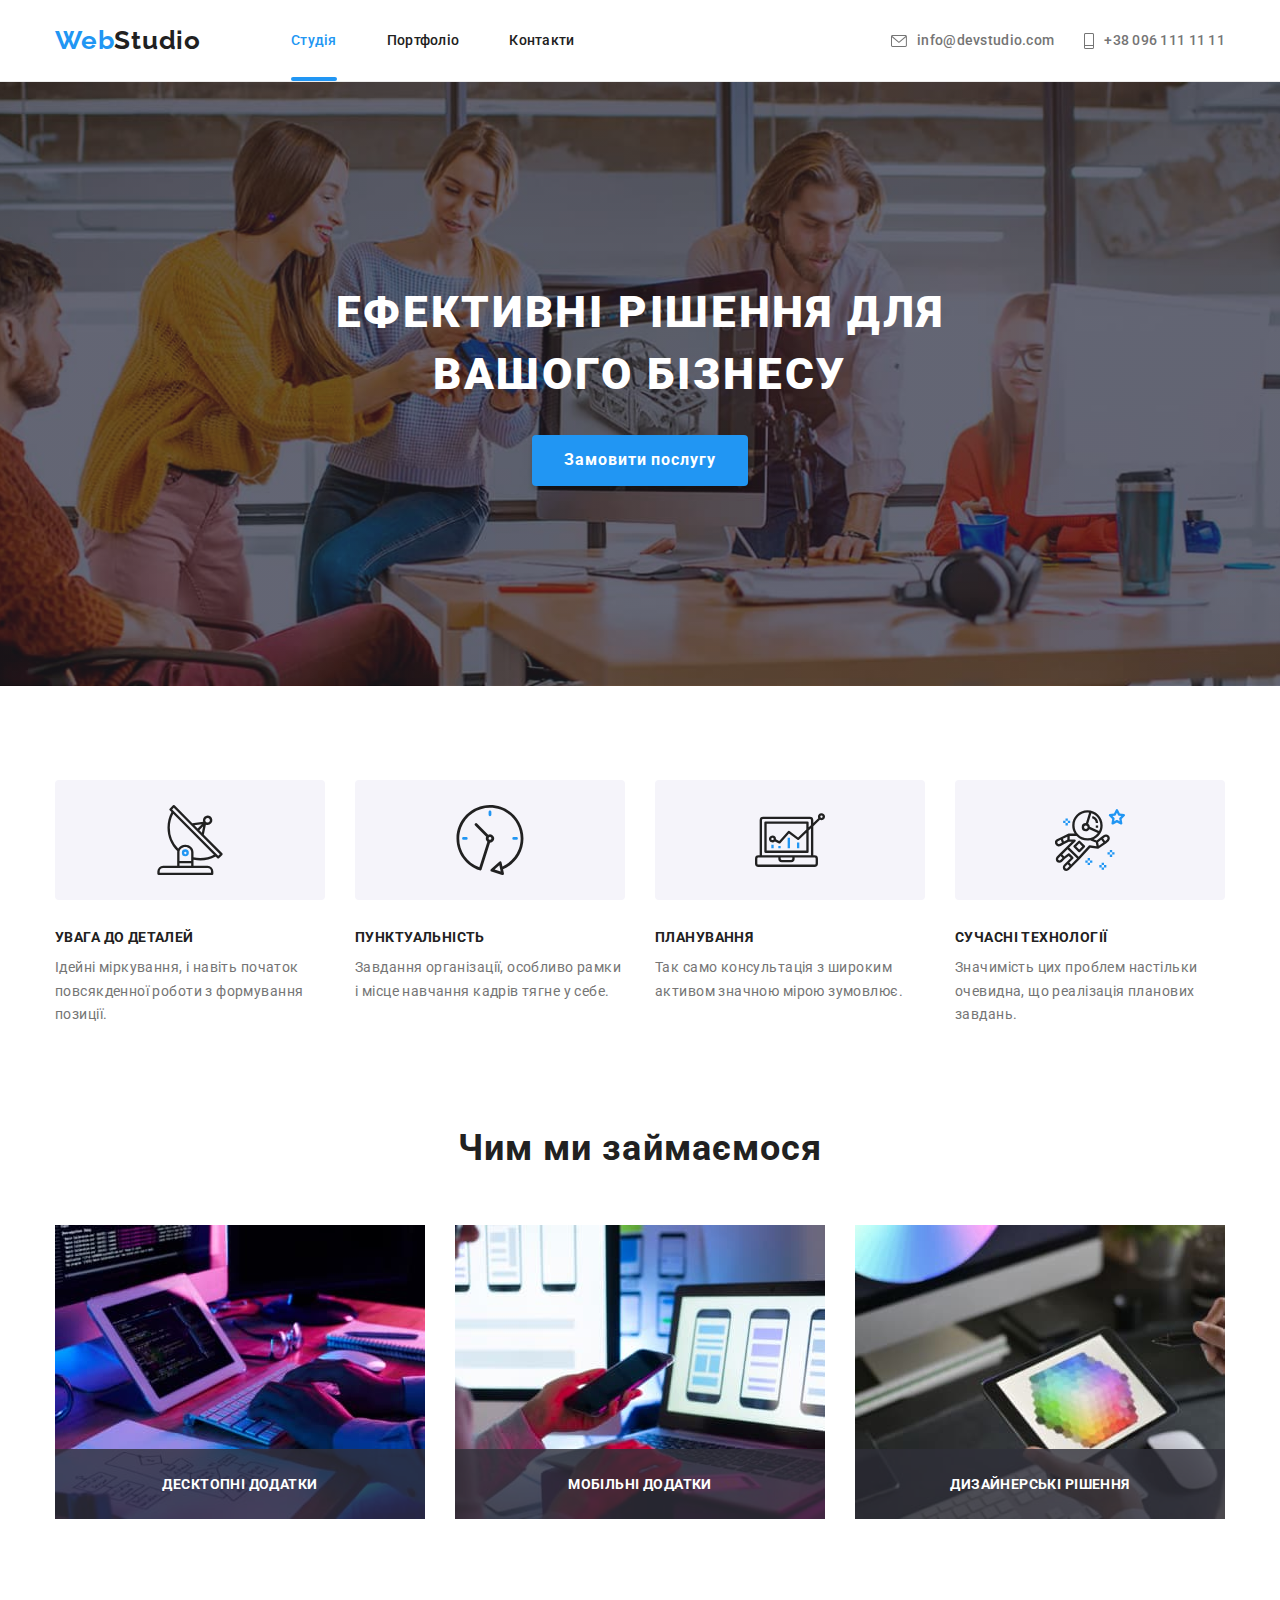
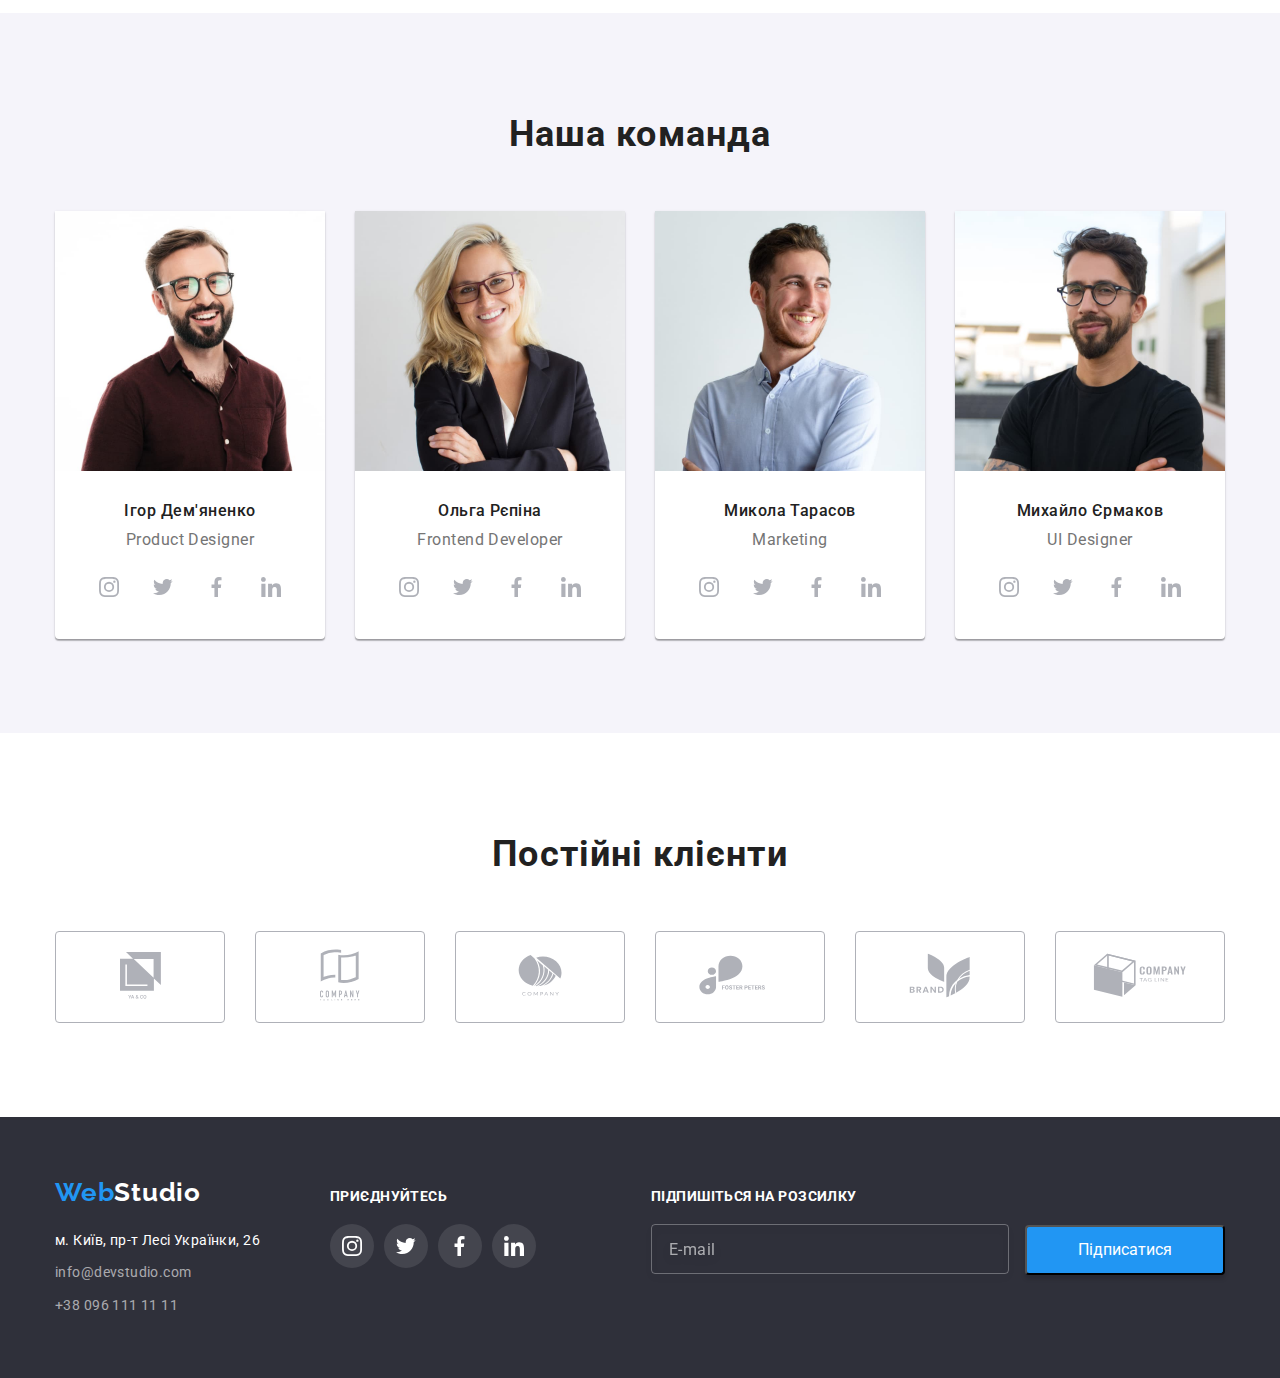
==== index.html @ adf8b212 "Copied repository and added forms" ====
<!DOCTYPE html>
<html lang="uk">
  <head>
    <meta charset="UTF-8" />
    <meta http-equiv="X-UA-Compatible" content="IE=edge" />
    <meta name="viewport" content="width=device-width, initial-scale=1.0" />
    <title>Document</title>
    <link
      href="https://fonts.googleapis.com/css2?family=Raleway:wght@700&family=Roboto:wght@400;500;700;900&display=swap"
      rel="stylesheet"
    />
    <link
      rel="stylesheet"
      href="https://cdnjs.cloudflare.com/ajax/libs/modern-normalize/1.1.0/modern-normalize.min.css"
    />
    <link rel="stylesheet" href="./css/slyles.css" />
  </head>
  <body>
    <!--Верхня лінія-->
    <header class="page-header">
      <div class="container header-container">
        <nav class="main-nav">
          <a href="./index.html" class="logo link"> <span class="logo-word">Web</span>Studio</a>
          <ul class="site-nav list">
            <li class="item"><a href="./index.html" class="link current">Студія</a></li>
            <li class="item"><a href="./portfolio.html" class="link">Портфоліо</a></li>
            <li class="item"><a href="" class="link">Контакти</a></li>
          </ul>
        </nav>
        <ul class="contacts list">
          <li class="item">
            <a href="mailto:info@devstudio.com" class="contacts-link link">
              <svg class="icon-contact" width="16" height="12">
                <use href="./images/icons.svg#icon-mail"></use>
              </svg>
              info@devstudio.com</a
            >
          </li>
          <li class="item">
            <a href="tel:+380961111111" class="contacts-link link">
              <svg class="icon-contact" width="10" height="16">
                <use href="./images/icons.svg#icon-phone"></use>
              </svg>
              +38 096 111 11 11
            </a>
          </li>
        </ul>
      </div>
    </header>

    <main>
      <!--Шапка-->
      <section class="section hero">
        <div class="container">
          <h1 class="title">Ефективні рішення для вашого бізнесу</h1>
          <button type="button" class="btn-hero" data-modal-open>Замовити послугу</button>
        </div>
      </section>
      <!--Особливості-->
      <section class="section feature-list">
        <div class="container">
          <h2 class="visually-hidden">Перелік особливостей компанії</h2>
          <ul class="feature list">
            <li class="item">
              <div class="icon-item">
                <svg class="icon" width="70" height="70">
                  <use href="./images/icons.svg#icon-antena"></use>
                </svg>
              </div>
              <h3 class="title">УВАГА ДО ДЕТАЛЕЙ</h3>
              <p class="description text">
                Ідейні міркування, і навіть початок повсякденної роботи з формування позиції.
              </p>
            </li>
            <li class="item">
              <div class="icon-item">
                <svg class="icon" width="70" height="70">
                  <use href="./images/icons.svg#icon-clock"></use>
                </svg>
              </div>
              <h3 class="title">ПУНКТУАЛЬНІСТЬ</h3>
              <p class="description text">
                Завдання організації, особливо рамки і місце навчання кадрів тягне у себе.
              </p>
            </li>
            <li class="item">
              <div class="icon-item">
                <svg class="icon" width="70" height="70">
                  <use href="./images/icons.svg#icon-diagram"></use>
                </svg>
              </div>
              <h3 class="title">ПЛАНУВАННЯ</h3>
              <p class="description text">
                Так само консультація з широким активом значною мірою зумовлює.
              </p>
            </li>
            <li class="item">
              <div class="icon-item">
                <svg class="icon" width="70" height="70">
                  <use href="./images/icons.svg#icon-astronaut"></use>
                </svg>
              </div>
              <h3 class="title">СУЧАСНІ ТЕХНОЛОГІЇ</h3>
              <p class="description text">
                Значимість цих проблем настільки очевидна, що реалізація планових завдань.
              </p>
            </li>
          </ul>
        </div>
      </section>
      <!--Діяльність-->
      <section class="section work">
        <div class="container">
          <h2 class="title work-team">Чим ми займаємося</h2>
          <ul class="list activity">
            <li class="item work-activity">
              <img
                class="picture"
                src="./images/box1.jpg"
                alt="Процес діяльності"
                width="370"
                height="294"
              />
              <div class="adds">
                <h3 class="title">Десктопні додатки</h3>
              </div>
            </li>
            <li class="item work-activity">
              <img
                class="picture"
                src="./images/box2.jpg"
                alt="Процес діяльності"
                width="370"
                height="294"
              />
              <div class="adds">
                <h3 class="title">Мобільні додатки</h3>
              </div>
            </li>
            <li class="item work-activity">
              <img
                class="picture"
                src="./images/box3.jpg"
                alt="Процес діяльності"
                width="370"
                height="294"
              />
              <div class="adds">
                <h3 class="title">Дизайнерські рішення</h3>
              </div>
            </li>
          </ul>
        </div>
      </section>
      <!--Команда-->
      <section class="section work-team-list">
        <div class="container">
          <h2 class="title work-team">Наша команда</h2>
          <ul class="team list">
            <li class="item">
              <img
                class="picture"
                src="./images/team_card.jpg"
                alt="Фотографія працівника"
                width="270"
                height="260"
              />
              <div class="person">
                <h3 class="title">Ігор Дем'яненко</h3>
                <p class="description profession">Product Designer</p>
                <ul class="list social-list">
                  <li class="social-item">
                    <a class="social-link" href="#">
                      <svg class="social-icon" width="20" height="20">
                        <use href="./images/icons.svg#icon-instagram"></use>
                      </svg>
                    </a>
                  </li>
                  <li class="social-item">
                    <a class="social-link" href="#">
                      <svg class="social-icon" width="20" height="20">
                        <use href="./images/icons.svg#icon-twitter"></use>
                      </svg>
                    </a>
                  </li>
                  <li class="social-item">
                    <a class="social-link" href="#">
                      <svg class="social-icon" width="20" height="20">
                        <use href="./images/icons.svg#icon-facebook"></use>
                      </svg>
                    </a>
                  </li>
                  <li class="social-item">
                    <a class="social-link" href="#">
                      <svg class="social-icon" width="20" height="20">
                        <use href="./images/icons.svg#icon-linkedin"></use>
                      </svg>
                    </a>
                  </li>
                </ul>
              </div>
            </li>
            <li class="item">
              <img
                class="picture"
                src="./images/team_card_1.jpg"
                alt="Фотографія працівника"
                width="270"
                height="260"
              />
              <div class="person">
                <h3 class="title second">Ольга Рєпіна</h3>
                <p class="description profession">Frontend Developer</p>
                <ul class="list social-list">
                  <li class="social-item">
                    <a class="social-link" href="#">
                      <svg class="social-icon" width="20" height="20">
                        <use href="./images/icons.svg#icon-instagram"></use>
                      </svg>
                    </a>
                  </li>
                  <li class="social-item">
                    <a class="social-link" href="#">
                      <svg class="social-icon" width="20" height="20">
                        <use href="./images/icons.svg#icon-twitter"></use>
                      </svg>
                    </a>
                  </li>
                  <li class="social-item">
                    <a class="social-link" href="#">
                      <svg class="social-icon" width="20" height="20">
                        <use href="./images/icons.svg#icon-facebook"></use>
                      </svg>
                    </a>
                  </li>
                  <li class="social-item">
                    <a class="social-link" href="#">
                      <svg class="social-icon" width="20" height="20">
                        <use href="./images/icons.svg#icon-linkedin"></use>
                      </svg>
                    </a>
                  </li>
                </ul>
              </div>
            </li>
            <li class="item">
              <img
                class="picture"
                src="./images/team_card_2.jpg"
                alt="Фотографія працівника"
                width="270"
                height="260"
              />
              <div class="person">
                <h3 class="title">Микола Тарасов</h3>
                <p class="description profession">Marketing</p>
                <ul class="list social-list">
                  <li class="social-item">
                    <a class="social-link" href="#">
                      <svg class="social-icon" width="20" height="20">
                        <use href="./images/icons.svg#icon-instagram"></use>
                      </svg>
                    </a>
                  </li>
                  <li class="social-item">
                    <a class="social-link" href="#">
                      <svg class="social-icon" width="20" height="20">
                        <use href="./images/icons.svg#icon-twitter"></use>
                      </svg>
                    </a>
                  </li>
                  <li class="social-item">
                    <a class="social-link" href="#">
                      <svg class="social-icon" width="20" height="20">
                        <use href="./images/icons.svg#icon-facebook"></use>
                      </svg>
                    </a>
                  </li>
                  <li class="social-item">
                    <a class="social-link" href="#">
                      <svg class="social-icon" width="20" height="20">
                        <use href="./images/icons.svg#icon-linkedin"></use>
                      </svg>
                    </a>
                  </li>
                </ul>
              </div>
            </li>
            <li class="item">
              <img
                class="picture"
                src="./images/team_card_3.jpg"
                alt="Фотографія працівника"
                width="270"
                height="260"
              />
              <div class="person">
                <h3 class="title">Михайло Єрмаков</h3>
                <p class="description profession">UI Designer</p>
                <ul class="list social-list">
                  <li class="social-item">
                    <a class="social-link" href="#">
                      <svg class="social-icon" width="20" height="20">
                        <use href="./images/icons.svg#icon-instagram"></use>
                      </svg>
                    </a>
                  </li>
                  <li class="social-item">
                    <a class="social-link" href="#">
                      <svg class="social-icon" width="20" height="20">
                        <use href="./images/icons.svg#icon-twitter"></use>
                      </svg>
                    </a>
                  </li>
                  <li class="social-item">
                    <a class="social-link" href="#">
                      <svg class="social-icon" width="20" height="20">
                        <use href="./images/icons.svg#icon-facebook"></use>
                      </svg>
                    </a>
                  </li>
                  <li class="social-item">
                    <a class="social-link" href="#">
                      <svg class="social-icon" width="20" height="20">
                        <use href="./images/icons.svg#icon-linkedin"></use>
                      </svg>
                    </a>
                  </li>
                </ul>
              </div>
            </li>
          </ul>
        </div>
      </section>
      <!-- Постійні клієнти -->
      <section class="section clients">
        <div class="container">
          <h1 class="title clients-title">Постійні клієнти</h1>
          <ul class="list clients-list">
            <li class="clients-item">
              <a class="client-link" href="#">
                <svg class="client-icon" width="41" height="47">
                  <use href="./images/icons.svg#icon-client-1"></use>
                </svg>
              </a>
            </li>
            <li class="clients-item">
              <a class="client-link" href="#">
                <svg class="client-icon" width="40" height="52">
                  <use href="./images/icons.svg#icon-client-2"></use>
                </svg>
              </a>
            </li>
            <li class="clients-item">
              <a class="client-link" href="#">
                <svg class="client-icon" width="44" height="42">
                  <use href="./images/icons.svg#icon-client-3"></use>
                </svg>
              </a>
            </li>
            <li class="clients-item">
              <a class="client-link" href="#">
                <svg class="client-icon" width="84" height="40">
                  <use href="./images/icons.svg#icon-Client-4"></use>
                </svg>
              </a>
            </li>
            <li class="clients-item">
              <a class="client-link" href="#">
                <svg class="client-icon" width="62" height="45">
                  <use href="./images/icons.svg#icon-Client-5"></use>
                </svg>
              </a>
            </li>
            <li class="clients-item">
              <a class="client-link" href="#">
                <svg class="client-icon" width="94" height="44">
                  <use href="./images/icons.svg#icon-Client-6"></use>
                </svg>
              </a>
            </li>
          </ul>
        </div>
      </section>
    </main>

    <footer class="footer-page">
      <!--Підвал-->
      <div class="container footer-link">
        <div>
          <a href="./index.html" class="logo-footer link">
            <span class="logo-word">Web</span>Studio</a
          >
          <address class="address">
            <ul class="list address-list">
              <li class="item">
                <a
                  href="https://goo.gl/maps/ZCksTwwwfhYWxnmJ6"
                  class="street link"
                  target="_blank"
                  rel="noopener noreferrer"
                  >м. Київ, пр-т Лесі Українки, 26</a
                >
              </li>
              <li class="item">
                <a href="mailto:info@devstudio.com" class="mail link">info@devstudio.com</a>
              </li>
              <li class="item">
                <a href="tel:+380961111111" class="phone link">+38 096 111 11 11</a>
              </li>
            </ul>
          </address>
        </div>
        <div class="social">
          <h2 class="title">Приєднуйтесь</h2>
          <ul class="list social-list-footer">
            <li class="social-item">
              <a class="social-link footer" href="#">
                <svg class="footer-icon" width="20" height="20">
                  <use href="./images/icons.svg#icon-instagram"></use>
                </svg>
              </a>
            </li>
            <li class="social-item">
              <a class="social-link footer" href="#">
                <svg class="footer-icon" width="20" height="20">
                  <use href="./images/icons.svg#icon-twitter"></use>
                </svg>
              </a>
            </li>
            <li class="social-item">
              <a class="social-link footer" href="#">
                <svg class="footer-icon" width="20" height="20">
                  <use href="./images/icons.svg#icon-facebook"></use>
                </svg>
              </a>
            </li>
            <li class="social-item">
              <a class="social-link footer" href="#">
                <svg class="footer-icon" width="20" height="20">
                  <use href="./images/icons.svg#icon-linkedin"></use>
                </svg>
              </a>
            </li>
          </ul>
        </div>
        <form class="mailing-form" name="mailing-form">
          <div>
            <h2 class="title">Підпишіться на розсилку</h2>
            <input type="text" class="mailing-field" name="mailing-form" placeholder="E-mail" />
            <button class="mailing-btn">Підписатися</button>
          </div>
        </form>
      </div>
    </footer>

    <!--Backdrop+Modal -->
    <div class="backdrop is-hidden" data-modal>
      <div class="modal">
        <button class="modal-btn" data-modal-close>
          <svg width="11" height="11">
            <use href="./images/icon-close.svg#icon-Vector-1"></use>
          </svg>
        </button>

        <form class="registration-form" name="registration-form">
          <strong class="form-title">Залиште свої дані, ми вам передзвонимо</strong>
          <div class="form-group" role="group">
            <label class="form-field" name="user-name">
              <span class="form-label">Ім`я</span>
              <input class="input-form" type="text" name="user-name" />
              <svg class="form-icon">
                <use href="" width="18" height="18"></use>
              </svg>
            </label>
            <label class="form-field" name="user-phone">
              <span class="form-label">Телефон</span>
              <input class="input-form" type="text" name="user-phone" />
              <svg class="form-icon">
                <use href="" width="18" height="18"></use>
              </svg>
            </label>
            <label class="form-field" name="user-mail">
              <span class="form-label">Пошта</span>
              <input class="input-form" type="text" name="user-mail" />
              <svg class="form-icon">
                <use href="" width="18" height="18"></use>
              </svg>
            </label>
            <label>
              <span class="form-label">Коментар</span>
              <textarea
                name="user-comment"
                cols="30"
                rows="5"
                placeholder="Введіть текст"
              ></textarea>
            </label>
            <label class="form-agreement" name="user-agreement">
              <input class="form-checkbox" type="checkbox" name="user-agreement" />
              <svg class="form-agreement-icon">
                <use href="" width="16" height="15"></use>
                <use href="" width="16" height="15"></use>
              </svg>
              <span class="form-agreement-text"
                >Погоджуюся з розсилкою та приймаю
                <a class="form-agreement-link" href="">Умови договору</a></span
              >
            </label>
          </div>
          <button class="form-btn" type="submit">Відправити</button>
        </form>
      </div>
    </div>
    <script src="./js/modals.js"></script>
  </body>
</html>
---- css/slyles.css ----
/*колір основного тексту #212121*/
/*вторинний колір #757575*/
/*білий #FFFFFF*/
/*акцент #2196F3*/
/*вторинний колір фону #F5F4FA,#2F303A, 
#EEEEEE*/

:root {
  --primary-text-color: #757575;
  --title-text-color: #212121;
  --accent-color: #2196f3;
  --primary-white-color: #ffffff;
  --primary-bg-color: #2f303a;
  --section-bg-color: #f5f4fa;
  --section-bg2-color: #eeeeee;
  --footer-title-color: #ffffff99;
  --icon-color: #afb1b8;
  --bg-color-hero: #c4c4c4;
  --border-color: #ececec;
  --time: 250ms;
  --timing-function: cubic-bezier(0.4, 0, 0.2, 1);
}

body {
  background-color: var(--primary-white-color);
  color: var(--primary-text-color);
  font-family: Roboto, sans-serif;
}

.list {
  list-style: none;
  padding: 0;
  margin: 0;
}

.link {
  text-decoration: none;
}

.picture {
  display: block;
}

.title,
.description {
  margin: 0;
}

.section {
  padding: 94px 0;
}

.visually-hidden {
  position: absolute;
  width: 1px;
  height: 1px;
  margin: -1px;
  border: 0;
  padding: 0;

  white-space: nowrap;
  clip-path: inset(100%);
  clip: rect(0 0 0 0);
  overflow: hidden;
}

.container {
  width: 1200px;
  padding: 0 15px;
  margin: 0 auto;
  /* outline: 2px solid blue; */
}

/* Logo */

.header-container {
  display: flex;
  align-items: center;
}

.logo {
  color: var(--title-text-color);
  font-family: Raleway, sans-serif;
  font-weight: 700;
  font-size: 26px;
  line-height: 1.2;
  padding: 25px 0;
  letter-spacing: 0.03em;
}

.logo-word {
  color: var(--accent-color);
}

/* Site-nav */

.page-header {
  border-bottom: 1px solid var(--border-color);
}

.main-nav {
  display: flex;
  align-items: center;
}

.site-nav {
  display: flex;
  margin-left: 90px;
}

.site-nav .item + .item {
  margin-left: 50px;
}
.site-nav .link {
  position: relative;
  display: block;
  padding: 32px 0;
  color: var(--title-text-color);
  font-weight: 500;
  font-size: 14px;
  line-height: 1.14;
  letter-spacing: 0.02em;

  transition: color var(--time) var(--timing-function);
}

.site-nav .link::after {
  content: '';

  position: absolute;
  bottom: 0;
  left: 0;

  display: block;
  width: 100%;
  height: 4px;
  background-color: var(--accent-color);
  border-radius: 2px;
  opacity: 1;
}

.site-nav .link.current::after {
  opacity: 1;
}

.site-nav .link::after {
  opacity: 0;
  transition: opacity var(--time) var(--timing-function);
}

.site-nav .link:hover::after,
.site-nav .link:focus::after {
  opacity: 1;
}

.site-nav .link:hover,
.site-nav .link:focus {
  color: var(--accent-color);
}

.site-nav .link.current {
  color: var(--accent-color);
}

/* Contacts */

.contacts {
  display: flex;
  margin-left: auto;
  font-weight: 500;
  font-size: 14px;
  line-height: 1.14;
  letter-spacing: 0.02em;
}

.contacts .item + .item {
  margin-left: 30px;
}

.contacts-link {
  display: flex;
  justify-content: center;
  align-items: center;
  gap: 10px;
  padding: 32px 0;
  color: var(--primary-text-color);

  transition: color var(--time) var(--timing-function);
}

.icon-contact {
  fill: currentColor;
  transition: fill var(--time) var(--timing-function);
}

.contacts-link:hover,
.contacts-link:focus {
  color: var(--accent-color);
  fill: var(--accent-color);
}

/* Hero */

.hero {
  max-width: 1600px;
  margin-left: auto;
  margin-right: auto;
  text-align: center;
  background-color: var(--bg-color-hero);
  padding: 200px 0;
  background-image: linear-gradient(to right, rgba(47, 48, 58, 0.4), rgba(47, 48, 58, 0.4)),
    url(../images/hero.jpg);
  background-repeat: no-repeat;
  background-position: center;
  background-size: cover;
}

.hero .title {
  width: 696px;
  margin: auto;
  color: var(--primary-white-color);
  font-weight: 900;
  font-size: 44px;
  line-height: 1.4;
  letter-spacing: 0.06em;
  text-transform: uppercase;
}

.btn-hero {
  color: var(--primary-white-color);
  background-color: var(--accent-color);
  font-weight: 700;
  font-size: 16px;
  line-height: 1.9;
  border: none;
  letter-spacing: 0.06em;
  border-radius: 4px;
  padding: 10px 32px;
  margin-top: 30px;
  box-shadow: 0px 4px 4px rgba(0, 0, 0, 0.15);
  cursor: pointer;

  transition: background-color var(--time) var(--timing-function);
}

.btn-hero:hover,
.btn.hero:focus {
  background-color: #188ce8;
}

/* Feature */

.feature-list .title {
  margin-top: 0;
  margin-bottom: 10px;
  color: var(--title-text-color);
  font-weight: 700;
  font-size: 14px;
  line-height: 1.14;
  letter-spacing: 0.03em;
}

.feature-list .text {
  font-weight: 400;
  font-size: 14px;
  line-height: 1.7;
  letter-spacing: 0.03em;
}

.feature {
  display: flex;
  flex-wrap: wrap;
}

.feature .item {
  width: 270px;
}

.feature .item + .item {
  margin-left: 30px;
}

.icon-item {
  display: flex;
  justify-content: center;
  align-items: center;
  width: 270px;
  height: 120px;
  background-color: var(--section-bg-color);
  margin-bottom: 30px;
  border-radius: 4px;
}

/* Work */

.work-team,
.clients-title {
  margin-bottom: 50px;
  color: var(--title-text-color);
  font-weight: 700;
  font-size: 36px;
  line-height: 1.5;
  text-align: center;
  letter-spacing: 0.03em;
}

.work-activity {
  position: relative;
}

.adds {
  position: absolute;
  left: 0;
  bottom: 0;

  width: 370px;
  height: 70px;
  display: flex;
  justify-content: center;
  align-items: center;
  background-color: rgba(47, 48, 58, 0.8);
}

.adds .title {
  font-style: normal;
  font-weight: 700;
  font-size: 14px;
  line-height: 16px;
  text-align: center;
  letter-spacing: 0.03em;
  text-transform: uppercase;
  color: var(--primary-white-color);
}

.activity,
.team {
  display: flex;
}

.activity .item + .item,
.team .item + .item {
  margin-left: 30px;
}

.work {
  padding-top: 0;
}

.work .item + .item {
  margin-left: 30px;
}

/* Team */

.work-team-list {
  background-color: var(--section-bg-color);
}

.team .item {
  box-shadow: 0px 1px 3px rgba(0, 0, 0, 0.12), 0px 1px 1px rgba(0, 0, 0, 0.14),
    0px 2px 1px rgba(0, 0, 0, 0.2);
  border-radius: 0px 0px 4px 4px;
  background-color: var(--primary-white-color);
}

.team .title {
  margin-bottom: 10px;
  color: var(--title-text-color);
  font-weight: 500;
  font-size: 16px;
  line-height: 1.2;
  letter-spacing: 0.03em;
}

.person {
  text-align: center;
  padding: 30px 0;
}

.profession {
  font-weight: 400;
  font-size: 16px;
  line-height: 1.2;
  letter-spacing: 0.03em;
}

.social-list {
  display: flex;
  flex-wrap: wrap;
  align-items: center;
  justify-content: center;
  gap: 10px;
  margin-top: 16px;
}

.social-link {
  display: flex;
  align-items: center;
  justify-content: center;
  width: 100%;
  height: 100%;
  fill: var(--icon-color);
  border-radius: 50%;

  transition: background-color var(--time) var(--timing-function),
    fill var(--time) var(--timing-function);
}

.social-item {
  width: 44px;
  height: 44px;
}

.social-link:hover,
.social-link:focus {
  fill: var(--primary-white-color);
  background-color: var(--accent-color);
}

/* Clients */

.clients-list {
  display: flex;
}

.client-icon {
  fill: var(--icon-color);

  transition: fill var(--time) var(--timing-function);
}

.client-icon:hover,
.client-icon:focus {
  fill: var(--accent-color);
}

.clients-item {
  width: 170px;
  height: 92px;
  display: flex;
  justify-content: center;
  align-items: center;
  margin-right: 30px;
  border: 1px solid var(--icon-color);
  border-radius: 4px;

  transition: border var(--time) var(--timing-function);
}

.clients-item:hover,
.clients-item:focus {
  border: 1px solid var(--accent-color);
}

.clients-item:last-child {
  margin-right: 0;
}

/* Portfolio-nav */
.portfolio {
  display: flex;
  flex-wrap: wrap;
  justify-content: center;
  margin-bottom: 50px;
}

.portfolio .item + .item {
  margin-left: 8px;
}

/* Project */
.projects {
  display: flex;
  flex-wrap: wrap;
}

.project {
  width: 370px;
  margin-right: 30px;
  margin-bottom: 30px;
}

.overlay {
  position: relative;
  overflow: hidden;
}

.overlay-description > p {
  font-style: normal;
  font-weight: 400;
  font-size: 18px;
  line-height: 28px;
  letter-spacing: 0.03em;
  color: var(--primary-white-color);
  padding: 63px 24px;
  margin: 0;
}

.overlay-description {
  position: absolute;
  top: 0;
  left: 0;

  width: 100%;
  height: 100%;

  background-color: rgba(33, 150, 243, 0.9);
  overflow: hidden;
  transform: translateY(100%);
  transition: transform var(--time) var(--timing-function);
}

.project:hover .overlay-description {
  transform: translateY(0);
}

.project .link {
  transition: box-shadow var(--time) var(--timing-function);
}

.project .link:hover {
  display: block;
  box-shadow: 0px 1px 1px rgba(0, 0, 0, 0.12), 0px 4px 4px rgba(0, 0, 0, 0.06),
    1px 4px 6px rgba(0, 0, 0, 0.16);
}

.project:nth-child(3n) {
  margin-right: 0;
}

.project:nth-last-child(-n + 3) {
  margin-bottom: 0;
}

.project .title {
  color: var(--title-text-color);
  font-weight: 700;
  font-size: 18px;
  line-height: 2;
  margin-bottom: 4px;
  letter-spacing: 0.06em;
}

.filter {
  color: var(--primary-text-color);
  font-weight: 400;
  font-size: 16px;
  line-height: 1.9;
  letter-spacing: 0.03em;
}

.prj-name {
  border: 1px solid var(--section-bg2-color);
  border-top: none;
  padding: 20px 24px;
}

/* Button */

.btn {
  color: var(--title-text-color);
  background-color: var(--section-bg-color);
  font-family: inherit;
  font-weight: 500;
  font-size: 16px;
  line-height: 1.6;
  text-decoration: none;
  border: none;
  cursor: pointer;
  padding: 6px 22px;
  border-radius: 4px;
  text-align: center;
  letter-spacing: 0.03em;

  transition: color var(--time) var(--timing-function),
    background-color var(--time) var(--timing-function),
    box-shadow var(--time) var(--timing-function);
}

.portfolio .btn:hover,
.portfolio .btn:focus {
  color: var(--primary-white-color);
  background-color: var(--accent-color);
  box-shadow: 0px 3px 1px rgba(0, 0, 0, 0.1), 0px 1px 2px rgba(0, 0, 0, 0.08),
    0px 2px 2px rgba(0, 0, 0, 0.12);
}

.btn.primary.current {
  color: var(--primary-white-color);
  background-color: var(--accent-color);
  border-radius: 4px;
  padding: 6px 25px;
}

/* Footer */

.footer-page {
  background-color: var(--primary-bg-color);
  padding-top: 60px;
  padding-bottom: 60px;
}

.footer-link {
  display: flex;
  align-items: baseline;
  gap: 70px;
}

.address-list .item {
  margin-top: 9px;
}

.address-list .item:first-child {
  margin-top: 0;
}

.logo-footer {
  color: var(--primary-white-color);
  font-family: Raleway, sans-serif;
  font-weight: 700;
  font-size: 26px;
  line-height: 1.2;
  letter-spacing: 0.03em;
  text-decoration: none;
}

.address {
  margin-top: 20px;
}

.street {
  color: var(--primary-white-color);
}

.mail,
.phone {
  color: var(--footer-title-color);
}

.address-list .link {
  font-size: 14px;
  line-height: 1.7;
  font-style: normal;
  letter-spacing: 0.03em;

  transition: color var(--time) var(--timing-function);
}

.address-list .link:hover,
.address-list .link:focus {
  color: var(--accent-color);
}

.social .title,
.mailing-form .title {
  font-weight: 700;
  font-size: 14px;
  line-height: 16px;
  letter-spacing: 0.03em;
  text-transform: uppercase;
  color: var(--primary-white-color);
  margin-bottom: 20px;
}

.mailing-form {
  display: flex;
  align-items: baseline;
  margin-left: auto;
}

.mailing-btn {
  width: 200px;
  height: 50px;
  background-color: #2196f3;
  box-shadow: 0px 4px 4px rgba(0, 0, 0, 0.15);
  border-radius: 4px;
  color: var(--primary-white-color);
  margin-left: 12px;
}

.mailing-field {
  width: 358px;
  height: 50px;
  border: 1px solid rgba(255, 255, 255, 0.3);
  filter: drop-shadow(0px 4px 4px rgba(0, 0, 0, 0.15));
  border-radius: 4px;
  background-color: transparent;
}

.mailing-field::placeholder {
  font-style: normal;
  font-weight: 400;
  font-size: 16px;
  line-height: 20px;
  letter-spacing: 0.03em;
  color: rgba(255, 255, 255, 0.6);
  padding: 15px 15px;
}

.footer {
  display: flex;
  flex-wrap: wrap;
  align-items: center;
  justify-content: center;
  width: 100%;
  height: 100%;
  background-color: rgba(255, 255, 255, 0.1);
  fill: var(--primary-white-color);
  border-radius: 50%;
}

.footer-icon {
  fill: var(--primary-white-color);
}

.social-list-footer {
  display: flex;
  flex-wrap: wrap;
  gap: 10px;
}

/* Backdrop+Modal  */
.backdrop {
  position: fixed;
  top: 0;
  left: 0;

  width: 100%;
  height: 100%;
  background-color: rgba(0, 0, 0, 0.2);
  z-index: 10;

  opacity: 1;
  pointer-events: initial;
  visibility: visible;
}

.backdrop.is-hidden {
  opacity: 0;
  pointer-events: none;
  visibility: hidden;
}

.modal {
  position: absolute;
  top: 50%;
  left: 50%;

  transform: translate(-50%, -50%) scale(1);

  width: 528px;
  height: 581px;

  background-color: var(--primary-white-color);
  box-shadow: 0px 1px 3px rgba(0, 0, 0, 0.12), 0px 1px 1px rgba(0, 0, 0, 0.14),
    0px 2px 1px rgba(0, 0, 0, 0.2);
  border-radius: 4px;

  opacity: 1;

  transition: transform var(--time) var(--timing-function);
}

.backdrop.is-hidden .modal {
  opacity: 0;
  transform: translate(-50%, -50%) scale(0, 5);
}

.modal-btn {
  position: absolute;
  top: 10px;
  right: 10px;

  width: 30px;
  height: 30px;

  cursor: pointer;
  border-radius: 50%;
  background-color: var(--primary-white-color);
  border: 1px solid var(--border-color);
}

.registration-form {
  display: block;
  padding: 32px 31px 48px 49px;
}
.form-title {
  display: block;
  margin-bottom: 12px;
  font-style: normal;
  font-weight: 700;
  font-size: 20px;
  line-height: 23px;
  text-align: center;
  letter-spacing: 0.03em;
  color: var(--title-text-color);
}
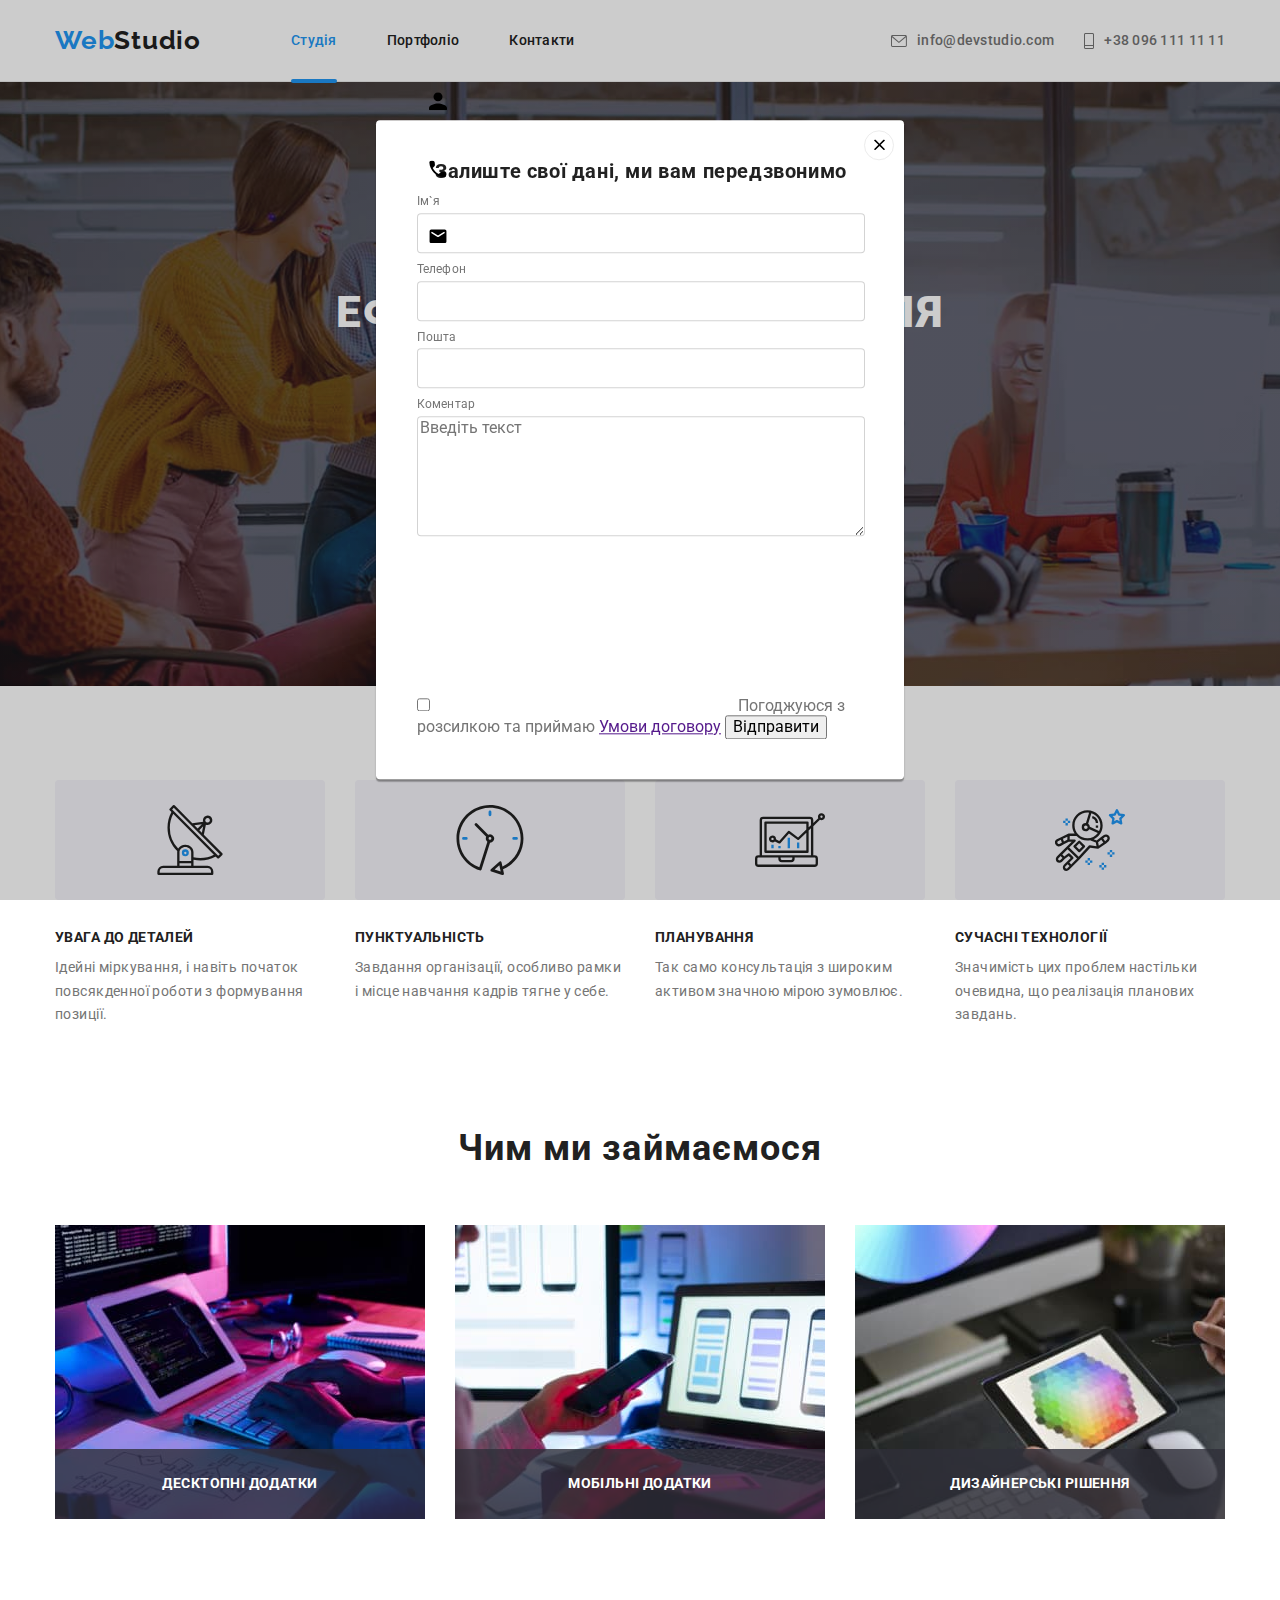
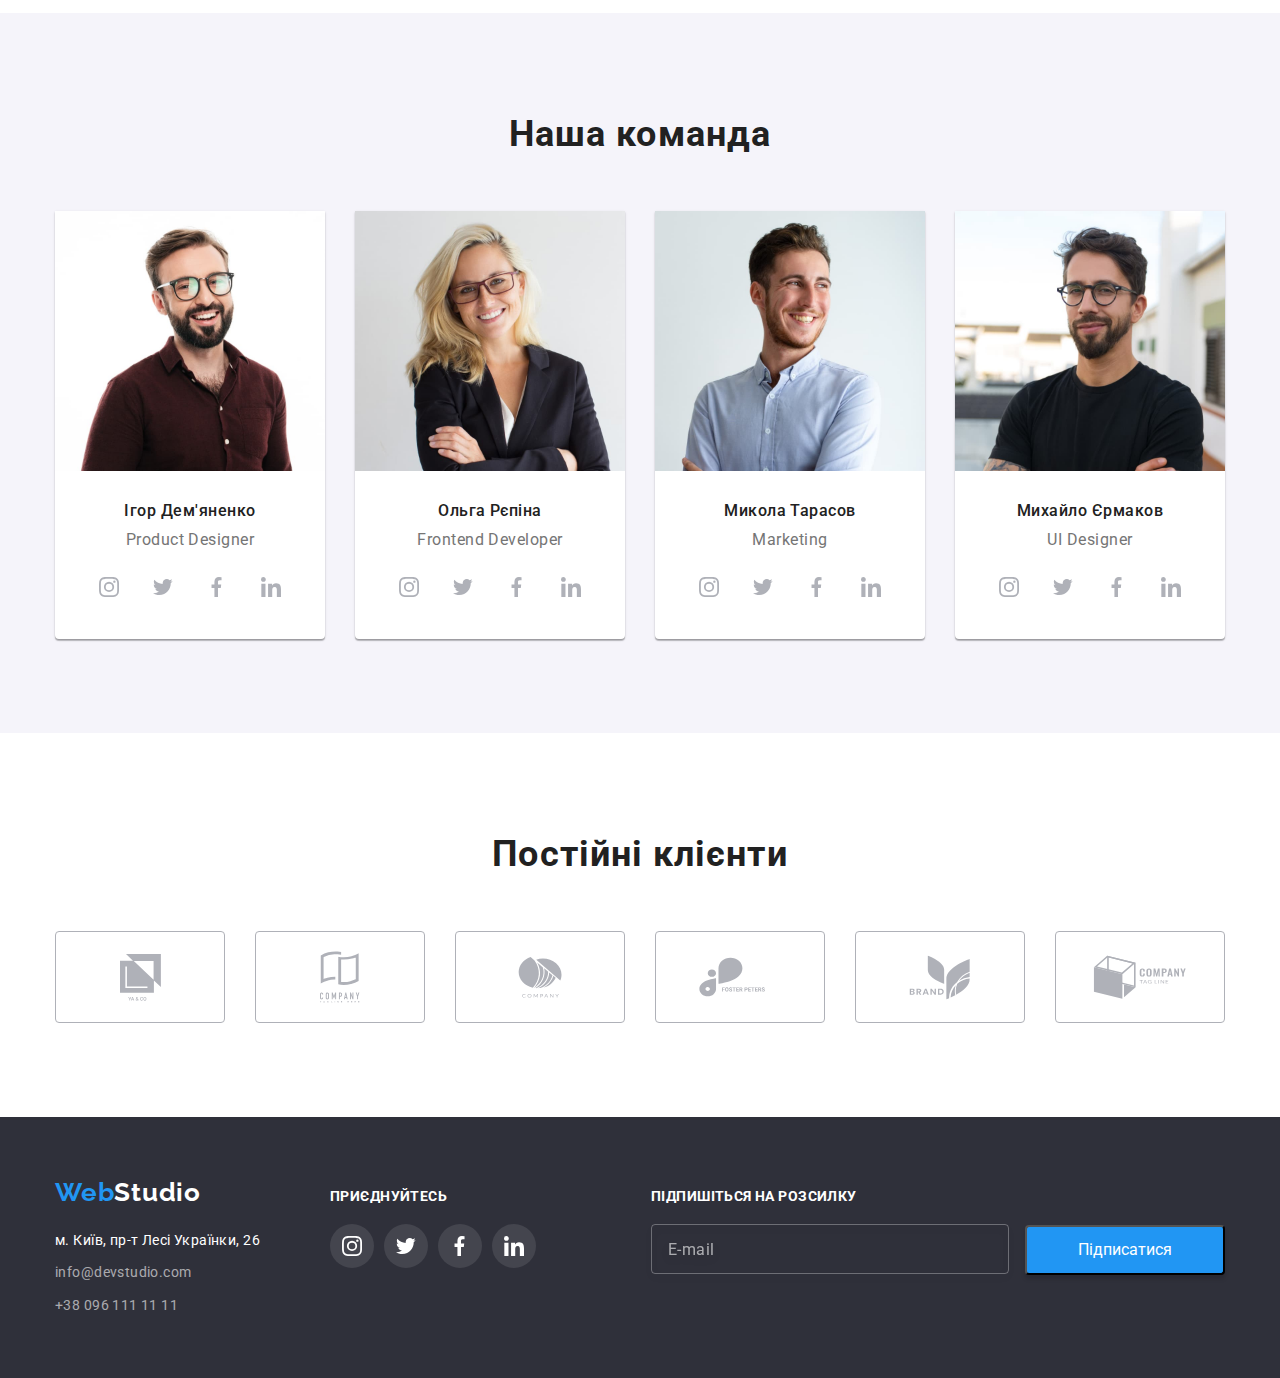
==== commit b1ba088a: "Add form" ====
--- a/index.html
+++ b/index.html
@@ -447,7 +447,7 @@
         <form class="mailing-form" name="mailing-form">
           <div>
             <h2 class="title">Підпишіться на розсилку</h2>
-            <input type="text" class="mailing-field" name="mailing-form" placeholder="E-mail" />
+            <input class="mailing-input" type="text" name="mailing-form" placeholder="E-mail" />
             <button class="mailing-btn">Підписатися</button>
           </div>
         </form>
@@ -455,59 +455,59 @@
     </footer>
 
     <!--Backdrop+Modal -->
-    <div class="backdrop is-hidden" data-modal>
+    <div class="backdrop" data-modal>
       <div class="modal">
         <button class="modal-btn" data-modal-close>
           <svg width="11" height="11">
             <use href="./images/icon-close.svg#icon-Vector-1"></use>
           </svg>
         </button>
-
         <form class="registration-form" name="registration-form">
           <strong class="form-title">Залиште свої дані, ми вам передзвонимо</strong>
           <div class="form-group" role="group">
             <label class="form-field" name="user-name">
               <span class="form-label">Ім`я</span>
-              <input class="input-form" type="text" name="user-name" />
+              <input class="form-input" type="text" name="user-name" required minlength="3" />
               <svg class="form-icon">
-                <use href="" width="18" height="18"></use>
+                <use href="./images/icons-2.svg#icon-person" width="18" height="18"></use>
               </svg>
             </label>
             <label class="form-field" name="user-phone">
               <span class="form-label">Телефон</span>
-              <input class="input-form" type="text" name="user-phone" />
+              <input class="form-input" type="text" name="user-phone" required />
               <svg class="form-icon">
-                <use href="" width="18" height="18"></use>
+                <use href="./images/icons-2.svg#icon-phone" width="18" height="18"></use>
               </svg>
             </label>
             <label class="form-field" name="user-mail">
               <span class="form-label">Пошта</span>
-              <input class="input-form" type="text" name="user-mail" />
+              <input class="form-input" type="text" name="user-mail" required />
               <svg class="form-icon">
-                <use href="" width="18" height="18"></use>
+                <use href="./images/icons-2.svg#icon-mail" width="18" height="18"></use>
               </svg>
             </label>
             <label>
               <span class="form-label">Коментар</span>
               <textarea
+                class="form-message"
                 name="user-comment"
                 cols="30"
                 rows="5"
                 placeholder="Введіть текст"
               ></textarea>
             </label>
-            <label class="form-agreement" name="user-agreement">
-              <input class="form-checkbox" type="checkbox" name="user-agreement" />
-              <svg class="form-agreement-icon">
-                <use href="" width="16" height="15"></use>
-                <use href="" width="16" height="15"></use>
-              </svg>
-              <span class="form-agreement-text"
-                >Погоджуюся з розсилкою та приймаю
-                <a class="form-agreement-link" href="">Умови договору</a></span
-              >
-            </label>
           </div>
+          <label class="form-agreement" name="user-agreement">
+            <input class="form-checkbox" type="checkbox" name="user-agreement" />
+            <svg class="form-agreement-icon">
+              <use href="" width="16" height="15"></use>
+              <use href="" width="16" height="15"></use>
+            </svg>
+            <span class="form-agreement-text"
+              >Погоджуюся з розсилкою та приймаю
+              <a class="form-agreement-link" href="">Умови договору</a></span
+            >
+          </label>
           <button class="form-btn" type="submit">Відправити</button>
         </form>
       </div>
--- a/css/slyles.css
+++ b/css/slyles.css
@@ -46,6 +46,11 @@
   margin: 0;
 }
 
+.input,
+.textarea {
+  outline: transparent;
+}
+
 .section {
   padding: 94px 0;
 }
@@ -128,7 +133,7 @@
   content: '';
 
   position: absolute;
-  bottom: 0;
+  bottom: -2px;
   left: 0;
 
   display: block;
@@ -313,7 +318,7 @@
   left: 0;
   bottom: 0;
 
-  width: 370px;
+  width: 100%;
   height: 70px;
   display: flex;
   justify-content: center;
@@ -322,11 +327,8 @@
 }
 
 .adds .title {
-  font-style: normal;
-  font-weight: 700;
   font-size: 14px;
-  line-height: 16px;
-  text-align: center;
+  line-height: 1.14;
   letter-spacing: 0.03em;
   text-transform: uppercase;
   color: var(--primary-white-color);
@@ -429,31 +431,31 @@
   transition: fill var(--time) var(--timing-function);
 }
 
-.client-icon:hover,
-.client-icon:focus {
+.client-link:hover .client-icon,
+.client-link:focus .client-icon {
   fill: var(--accent-color);
 }
 
-.clients-item {
+.client-link {
   width: 170px;
   height: 92px;
   display: flex;
   justify-content: center;
   align-items: center;
+
+  border: 1px solid var(--icon-color);
+  border-radius: 4px;
+
+  transition: border var(--time) var(--timing-function);
+}
+
+.client-link:hover,
+.client-link:focus {
+  border: 1px solid var(--accent-color);
+}
+
+.clients-item:not(:last-child) {
   margin-right: 30px;
-  border: 1px solid var(--icon-color);
-  border-radius: 4px;
-
-  transition: border var(--time) var(--timing-function);
-}
-
-.clients-item:hover,
-.clients-item:focus {
-  border: 1px solid var(--accent-color);
-}
-
-.clients-item:last-child {
-  margin-right: 0;
 }
 
 /* Portfolio-nav */
@@ -486,10 +488,8 @@
 }
 
 .overlay-description > p {
-  font-style: normal;
-  font-weight: 400;
   font-size: 18px;
-  line-height: 28px;
+  line-height: 1.5;
   letter-spacing: 0.03em;
   color: var(--primary-white-color);
   padding: 63px 24px;
@@ -505,21 +505,21 @@
   height: 100%;
 
   background-color: rgba(33, 150, 243, 0.9);
-  overflow: hidden;
+
   transform: translateY(100%);
   transition: transform var(--time) var(--timing-function);
 }
 
-.project:hover .overlay-description {
+.project .link:hover .overlay-description {
   transform: translateY(0);
 }
 
 .project .link {
+  display: block;
   transition: box-shadow var(--time) var(--timing-function);
 }
 
 .project .link:hover {
-  display: block;
   box-shadow: 0px 1px 1px rgba(0, 0, 0, 0.12), 0px 4px 4px rgba(0, 0, 0, 0.06),
     1px 4px 6px rgba(0, 0, 0, 0.16);
 }
@@ -676,25 +676,30 @@
   border-radius: 4px;
   color: var(--primary-white-color);
   margin-left: 12px;
-}
-
-.mailing-field {
+  padding: 10px 28px;
+}
+
+.mailing-input {
   width: 358px;
   height: 50px;
+
+  padding-left: 16px;
+  padding-right: 16px;
+
+  outline: transparent;
   border: 1px solid rgba(255, 255, 255, 0.3);
   filter: drop-shadow(0px 4px 4px rgba(0, 0, 0, 0.15));
   border-radius: 4px;
   background-color: transparent;
 }
 
-.mailing-field::placeholder {
-  font-style: normal;
+.mailing-input::placeholder {
   font-weight: 400;
   font-size: 16px;
-  line-height: 20px;
+  line-height: 1.25;
   letter-spacing: 0.03em;
   color: rgba(255, 255, 255, 0.6);
-  padding: 15px 15px;
+  /* padding: 15px 15px; */
 }
 
 .footer {
@@ -747,10 +752,9 @@
   left: 50%;
 
   transform: translate(-50%, -50%) scale(1);
-
   width: 528px;
-  height: 581px;
-
+  min-height: 581px;
+  padding: 40px 39px 40px 41px;
   background-color: var(--primary-white-color);
   box-shadow: 0px 1px 3px rgba(0, 0, 0, 0.12), 0px 1px 1px rgba(0, 0, 0, 0.14),
     0px 2px 1px rgba(0, 0, 0, 0.2);
@@ -780,18 +784,63 @@
   border: 1px solid var(--border-color);
 }
 
-.registration-form {
-  display: block;
-  padding: 32px 31px 48px 49px;
-}
 .form-title {
   display: block;
   margin-bottom: 12px;
-  font-style: normal;
-  font-weight: 700;
   font-size: 20px;
-  line-height: 23px;
+  line-height: 1.15;
   text-align: center;
   letter-spacing: 0.03em;
   color: var(--title-text-color);
 }
+
+.form-group {
+  margin-bottom: 20px;
+}
+
+.form-field {
+  position: relative;
+  display: block;
+}
+
+.form-field:not(:last-child) {
+  margin-bottom: 10px;
+}
+
+.form-label {
+  display: block;
+  margin-bottom: 4px;
+  font-weight: 400;
+  font-size: 12px;
+  line-height: 1.15;
+  letter-spacing: 0.01em;
+  color: var(--primary-text-color);
+}
+
+.form-input {
+  width: 100%;
+  height: 40px;
+  padding-left: 42px;
+  padding-right: 42px;
+
+  border: 1px solid rgba(33, 33, 33, 0.2);
+  border-radius: 4px;
+}
+
+.form-input:focus {
+  border-color: var(--accent-color);
+}
+
+.form-icon {
+  position: absolute;
+  bottom: 11px;
+  left: 12px;
+}
+
+.form-message {
+  width: 100%;
+  height: 120px;
+
+  border: 1px solid rgba(33, 33, 33, 0.2);
+  border-radius: 4px;
+}
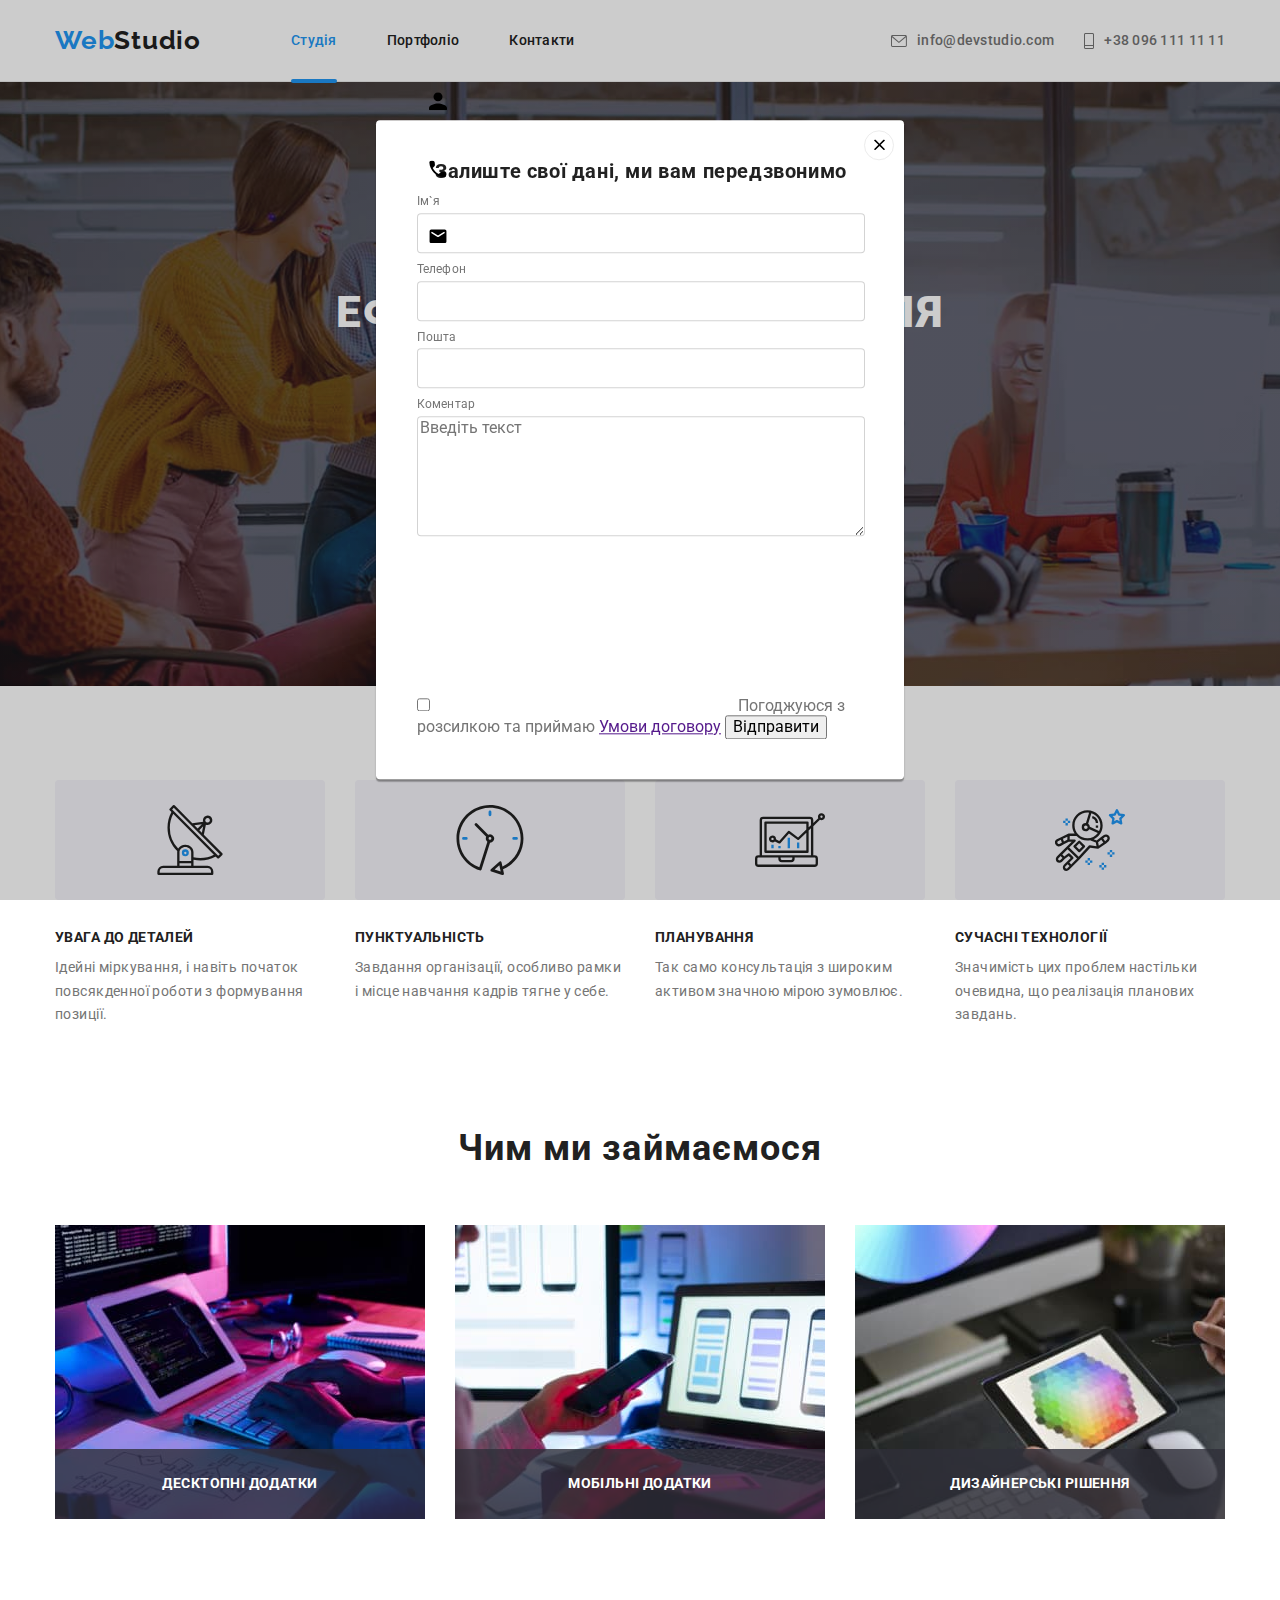
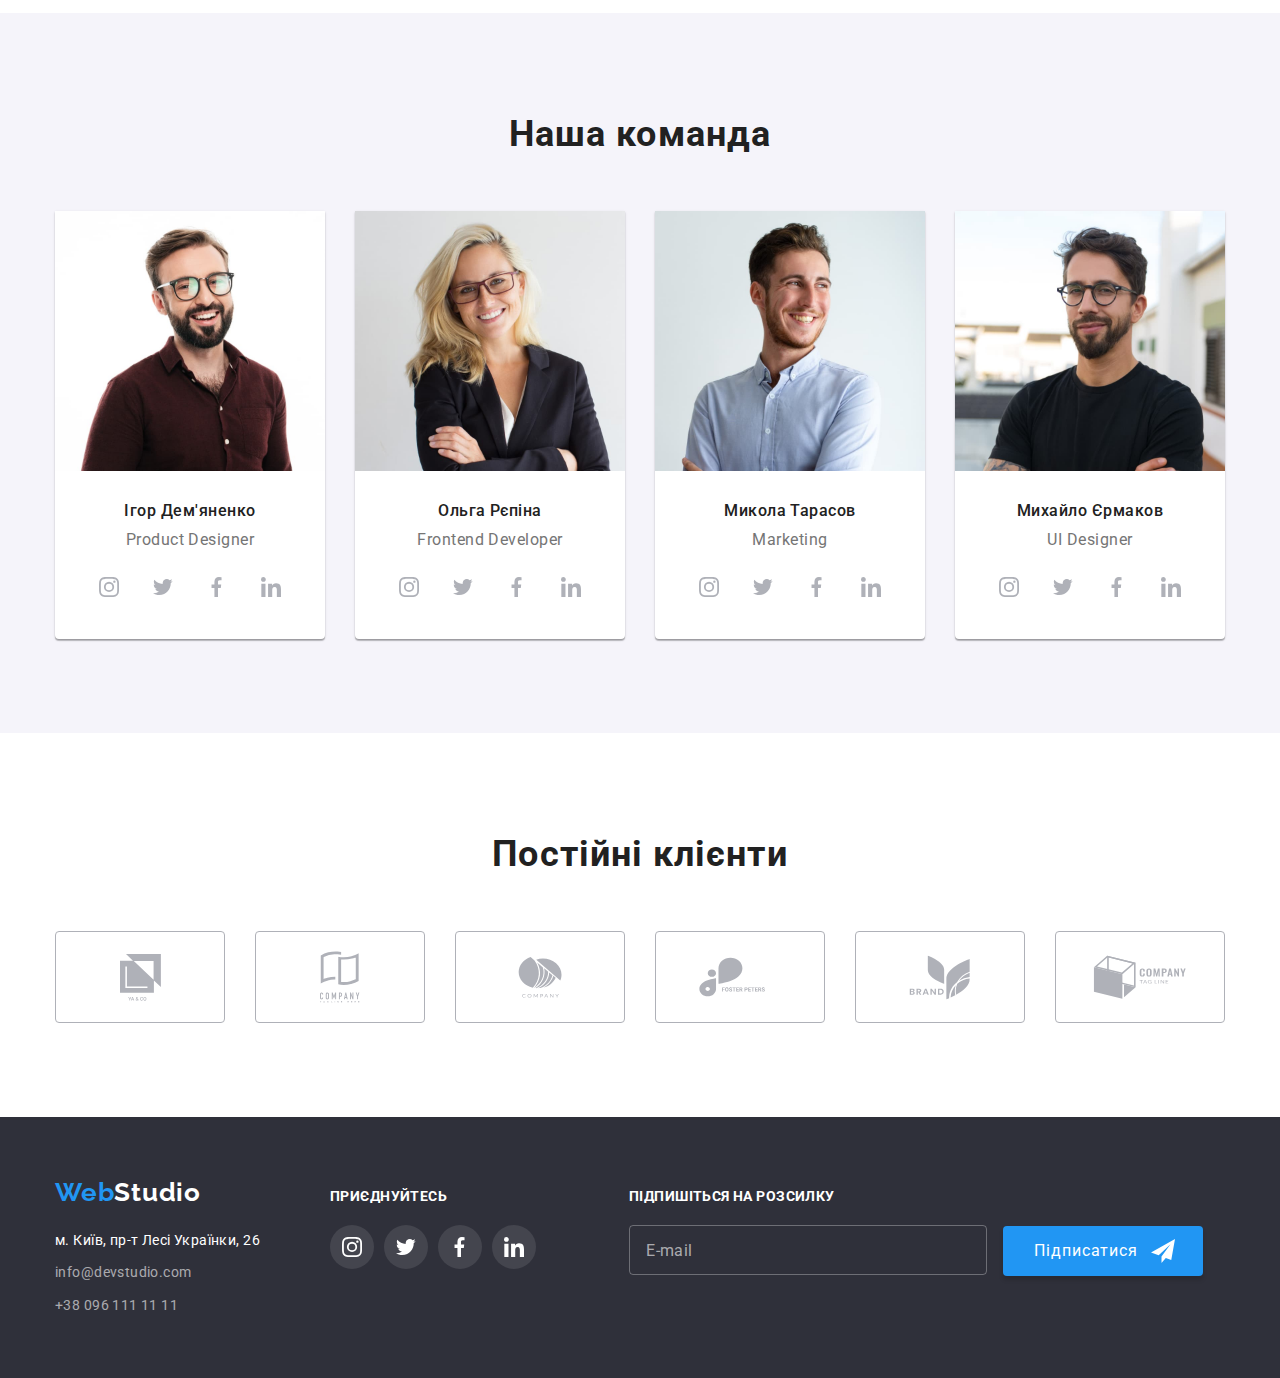
==== commit b4610817: "Add form styles" ====
--- a/index.html
+++ b/index.html
@@ -445,11 +445,14 @@
           </ul>
         </div>
         <form class="mailing-form" name="mailing-form">
-          <div>
-            <h2 class="title">Підпишіться на розсилку</h2>
+          <h2 class="title">Підпишіться на розсилку</h2>
+          <label class="mailing-field">
             <input class="mailing-input" type="text" name="mailing-form" placeholder="E-mail" />
             <button class="mailing-btn">Підписатися</button>
-          </div>
+            <svg class="mailing-icon" width="24" height="24">
+              <use href="./images/icons-2.svg#icon-send"></use>
+            </svg>
+          </label>
         </form>
       </div>
     </footer>
--- a/css/slyles.css
+++ b/css/slyles.css
@@ -558,19 +558,19 @@
 /* Button */
 
 .btn {
+  padding: 6px 22px;
   color: var(--title-text-color);
   background-color: var(--section-bg-color);
   font-family: inherit;
   font-weight: 500;
   font-size: 16px;
   line-height: 1.6;
+  letter-spacing: 0.03em;
   text-decoration: none;
   border: none;
   cursor: pointer;
-  padding: 6px 22px;
   border-radius: 4px;
   text-align: center;
-  letter-spacing: 0.03em;
 
   transition: color var(--time) var(--timing-function),
     background-color var(--time) var(--timing-function),
@@ -603,7 +603,6 @@
 .footer-link {
   display: flex;
   align-items: baseline;
-  gap: 70px;
 }
 
 .address-list .item {
@@ -651,32 +650,42 @@
   color: var(--accent-color);
 }
 
+.social {
+  margin-left: 70px;
+  margin-right: 93px;
+}
+
 .social .title,
 .mailing-form .title {
-  font-weight: 700;
   font-size: 14px;
-  line-height: 16px;
+  line-height: 1.14;
   letter-spacing: 0.03em;
   text-transform: uppercase;
   color: var(--primary-white-color);
   margin-bottom: 20px;
 }
 
-.mailing-form {
-  display: flex;
-  align-items: baseline;
-  margin-left: auto;
+.mailing-field {
+  display: block;
+  position: relative;
 }
 
 .mailing-btn {
   width: 200px;
   height: 50px;
-  background-color: #2196f3;
+
+  padding-right: 62px;
+  padding-left: 28px;
+
+  font-size: 16px;
+  line-height: 1.9;
+  letter-spacing: 0.06em;
+  background-color: var(--accent-color);
+  color: var(--primary-white-color);
   box-shadow: 0px 4px 4px rgba(0, 0, 0, 0.15);
   border-radius: 4px;
-  color: var(--primary-white-color);
-  margin-left: 12px;
-  padding: 10px 28px;
+  border: none;
+  cursor: pointer;
 }
 
 .mailing-input {
@@ -685,21 +694,25 @@
 
   padding-left: 16px;
   padding-right: 16px;
-
-  outline: transparent;
+  margin-right: 12px;
+
+  border: none;
   border: 1px solid rgba(255, 255, 255, 0.3);
-  filter: drop-shadow(0px 4px 4px rgba(0, 0, 0, 0.15));
   border-radius: 4px;
   background-color: transparent;
 }
 
 .mailing-input::placeholder {
-  font-weight: 400;
   font-size: 16px;
   line-height: 1.25;
   letter-spacing: 0.03em;
   color: rgba(255, 255, 255, 0.6);
-  /* padding: 15px 15px; */
+}
+
+.mailing-icon {
+  position: absolute;
+  right: 28px;
+  bottom: 13px;
 }
 
 .footer {
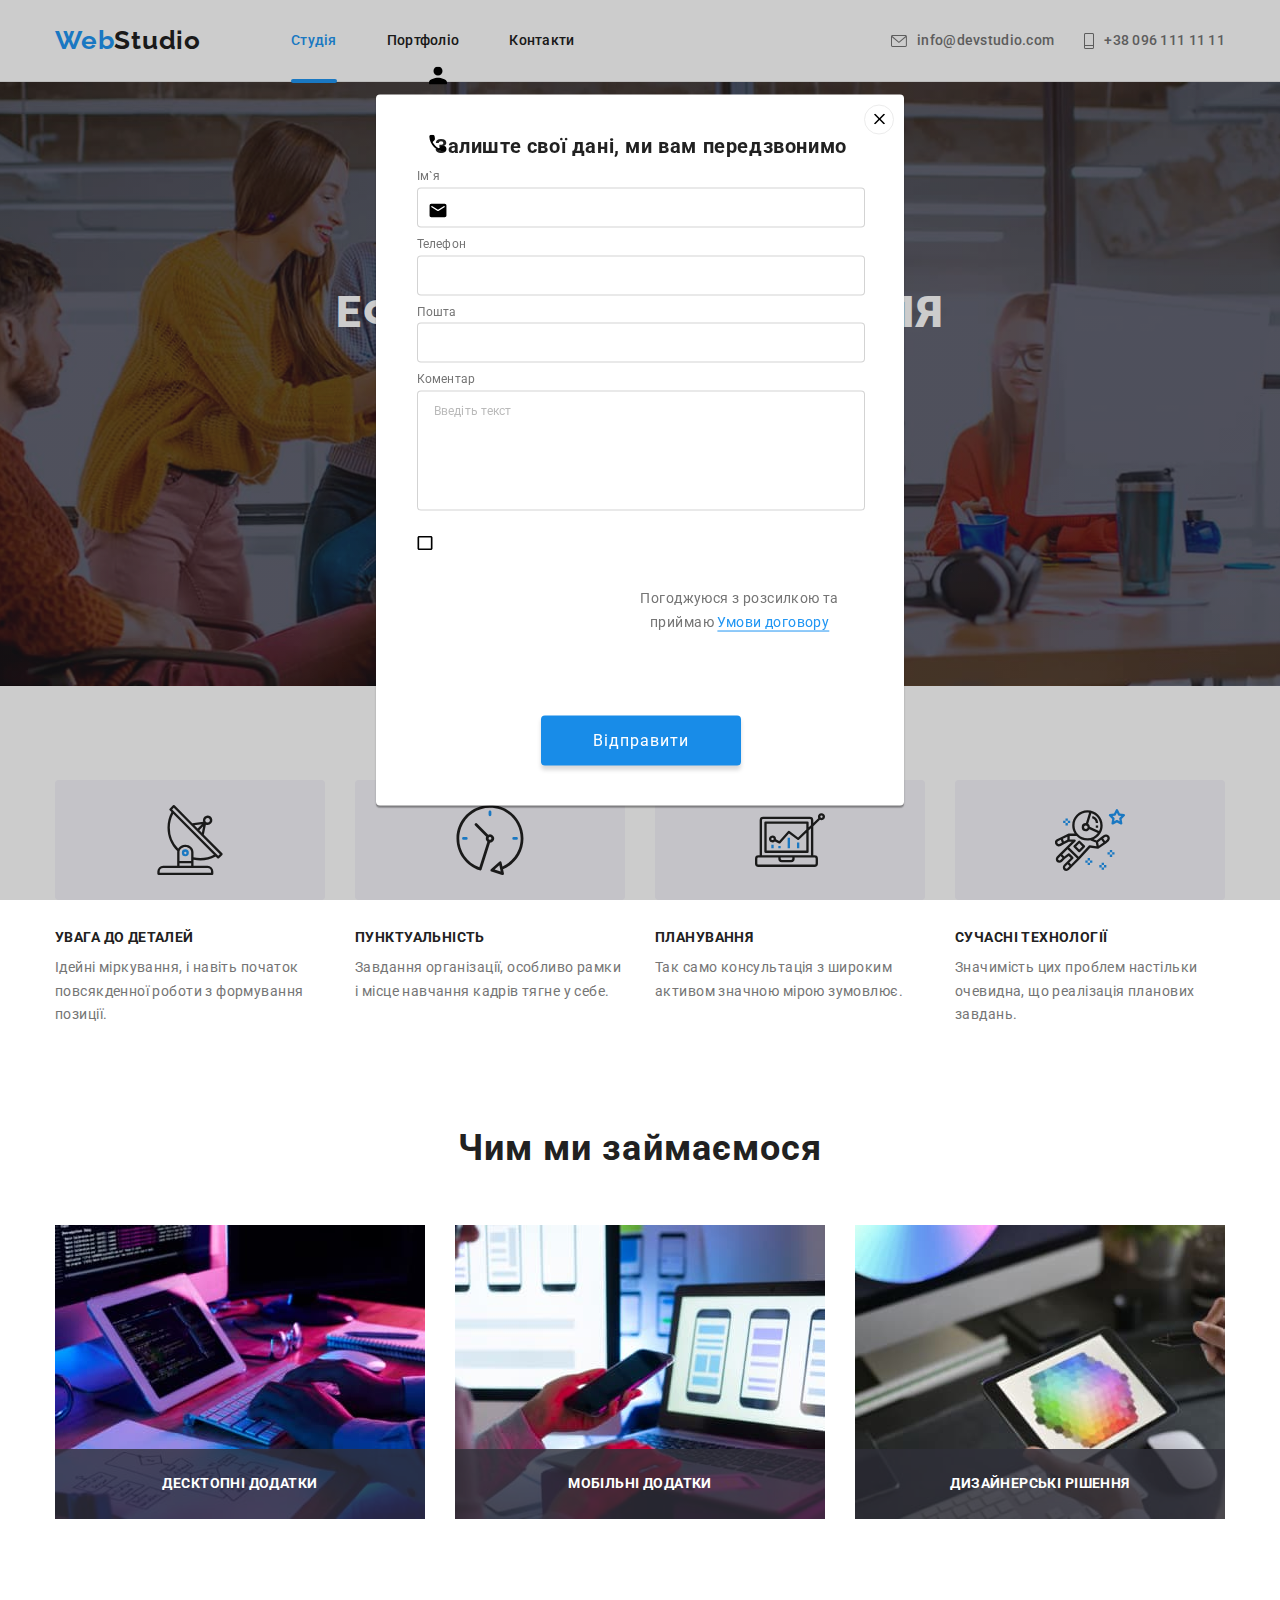
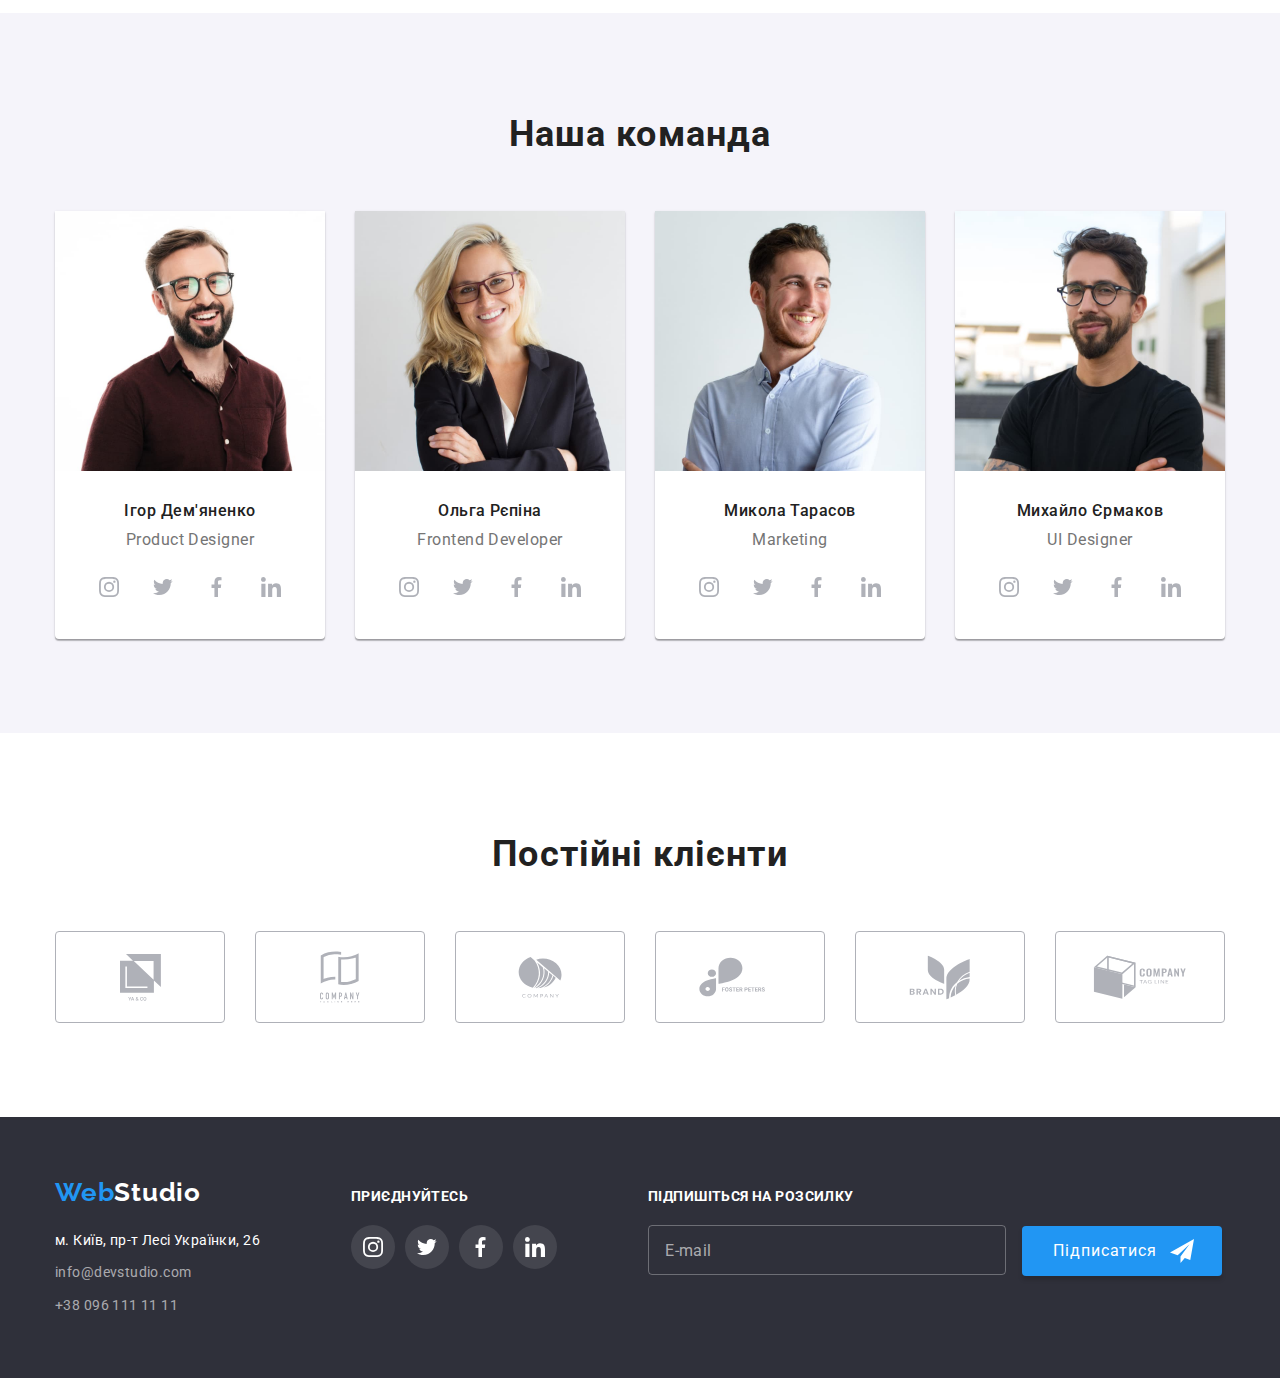
==== commit ce95080e: "Add form styles" ====
--- a/index.html
+++ b/index.html
@@ -444,16 +444,18 @@
             </li>
           </ul>
         </div>
-        <form class="mailing-form" name="mailing-form">
+        <div class="mailing-group">
           <h2 class="title">Підпишіться на розсилку</h2>
-          <label class="mailing-field">
-            <input class="mailing-input" type="text" name="mailing-form" placeholder="E-mail" />
+          <form class="mailing-form" name="mailing-form">
+            <label>
+              <input class="mailing-input" type="text" name="mailing-form" placeholder="E-mail" />
+            </label>
             <button class="mailing-btn">Підписатися</button>
             <svg class="mailing-icon" width="24" height="24">
               <use href="./images/icons-2.svg#icon-send"></use>
             </svg>
-          </label>
-        </form>
+          </form>
+        </div>
       </div>
     </footer>
 
@@ -502,9 +504,19 @@
           </div>
           <label class="form-agreement" name="user-agreement">
             <input class="form-checkbox" type="checkbox" name="user-agreement" />
-            <svg class="form-agreement-icon">
-              <use href="" width="16" height="15"></use>
-              <use href="" width="16" height="15"></use>
+            <svg class="form-checkbox-icon">
+              <use
+                class="form-icon-checked"
+                href="./images/icons-2.svg#icon-checked"
+                width="16"
+                height="15"
+              ></use>
+              <use
+                class="form-icon-unchecked"
+                href="./images/icons-2.svg#icon-unchecked"
+                width="16"
+                height="15"
+              ></use>
             </svg>
             <span class="form-agreement-text"
               >Погоджуюся з розсилкою та приймаю
--- a/css/slyles.css
+++ b/css/slyles.css
@@ -603,6 +603,7 @@
 .footer-link {
   display: flex;
   align-items: baseline;
+  gap: 91px;
 }
 
 .address-list .item {
@@ -650,13 +651,8 @@
   color: var(--accent-color);
 }
 
-.social {
-  margin-left: 70px;
-  margin-right: 93px;
-}
-
 .social .title,
-.mailing-form .title {
+.mailing-group .title {
   font-size: 14px;
   line-height: 1.14;
   letter-spacing: 0.03em;
@@ -665,17 +661,14 @@
   margin-bottom: 20px;
 }
 
-.mailing-field {
+.mailing-form {
   display: block;
   position: relative;
 }
 
 .mailing-btn {
-  width: 200px;
-  height: 50px;
-
-  padding-right: 62px;
-  padding-left: 28px;
+  min-width: 200px;
+  padding: 10px 62px 10px 28px;
 
   font-size: 16px;
   line-height: 1.9;
@@ -767,6 +760,7 @@
   transform: translate(-50%, -50%) scale(1);
   width: 528px;
   min-height: 581px;
+
   padding: 40px 39px 40px 41px;
   background-color: var(--primary-white-color);
   box-shadow: 0px 1px 3px rgba(0, 0, 0, 0.12), 0px 1px 1px rgba(0, 0, 0, 0.14),
@@ -838,10 +832,20 @@
 
   border: 1px solid rgba(33, 33, 33, 0.2);
   border-radius: 4px;
+
+  transition: border-color var(--time) var(--timing-function);
+}
+
+.form-icon {
+  transition: fill var(--time) var(--timing-function);
 }
 
 .form-input:focus {
   border-color: var(--accent-color);
+}
+
+.form-input:focus + .form-icon {
+  fill: var(--accent-color);
 }
 
 .form-icon {
@@ -853,7 +857,89 @@
 .form-message {
   width: 100%;
   height: 120px;
+  padding: 12px 16px;
+
+  font-size: 12px;
+  line-height: 1.2;
+  letter-spacing: 0.01em;
 
   border: 1px solid rgba(33, 33, 33, 0.2);
   border-radius: 4px;
-}
+  resize: none;
+}
+
+.form-message::placeholder {
+  font-size: 12px;
+  line-height: 1.2;
+  letter-spacing: 0.01em;
+
+  color: rgba(117, 117, 117, 0.5);
+}
+
+.form-agreement {
+  display: flex;
+  align-items: center;
+  justify-content: center;
+  /* gap: 7px; */
+  margin-bottom: 30px;
+}
+
+.form-agreement-text {
+  display: block;
+  text-align: center;
+  font-size: 14px;
+  line-height: 1.7;
+  letter-spacing: 0.03em;
+  color: var(--primary-text-color);
+  user-select: none;
+}
+
+.form-agreement-link {
+  font-size: 14px;
+  line-height: 1.7;
+  letter-spacing: 0.03em;
+  color: var(--accent-color);
+  text-decoration: underline;
+  text-underline-position: under;
+}
+
+.form-checkbox {
+  position: absolute;
+  opacity: 0;
+  transform: scale(0);
+}
+
+.form-icon-unchecked {
+  transition: opacity var(--time) var(--timing-function);
+}
+.form-checkbox:checked + .form-checkbox-icon .form-icon-unchecked {
+  opacity: 0;
+}
+
+.form-icon-checked {
+  opacity: 0;
+
+  transition: opacity var(--time) var(--timing-function);
+}
+
+.form-checkbox:checked + .form-checkbox-icon .form-icon-checked {
+  opacity: 1;
+}
+
+.form-btn {
+  display: block;
+  min-width: 200px;
+  margin-left: auto;
+  margin-right: auto;
+  padding: 10px 52px;
+
+  font-size: 16px;
+  line-height: 1.9;
+  letter-spacing: 0.06em;
+  color: var(--primary-white-color);
+  background: #188ce8;
+  box-shadow: 0px 4px 4px rgba(0, 0, 0, 0.15);
+  border-radius: 4px;
+  border: none;
+  cursor: pointer;
+}
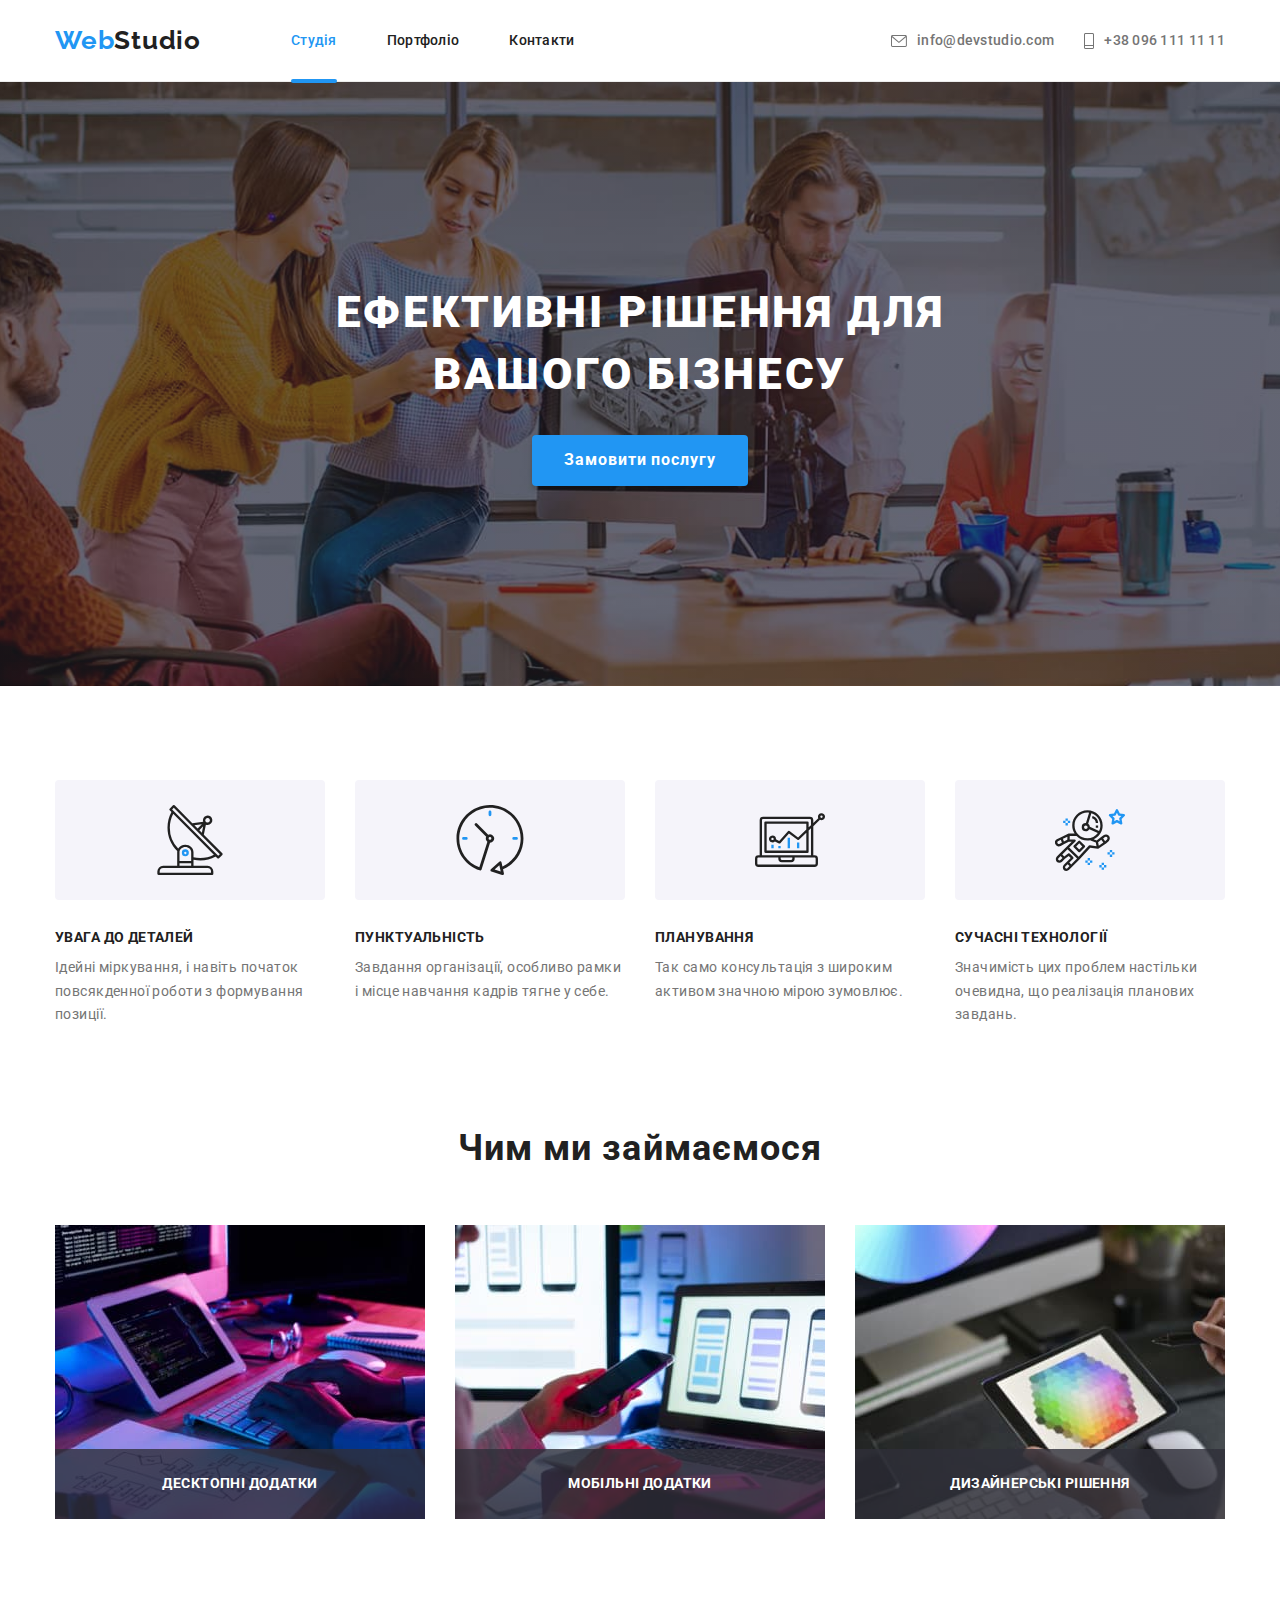
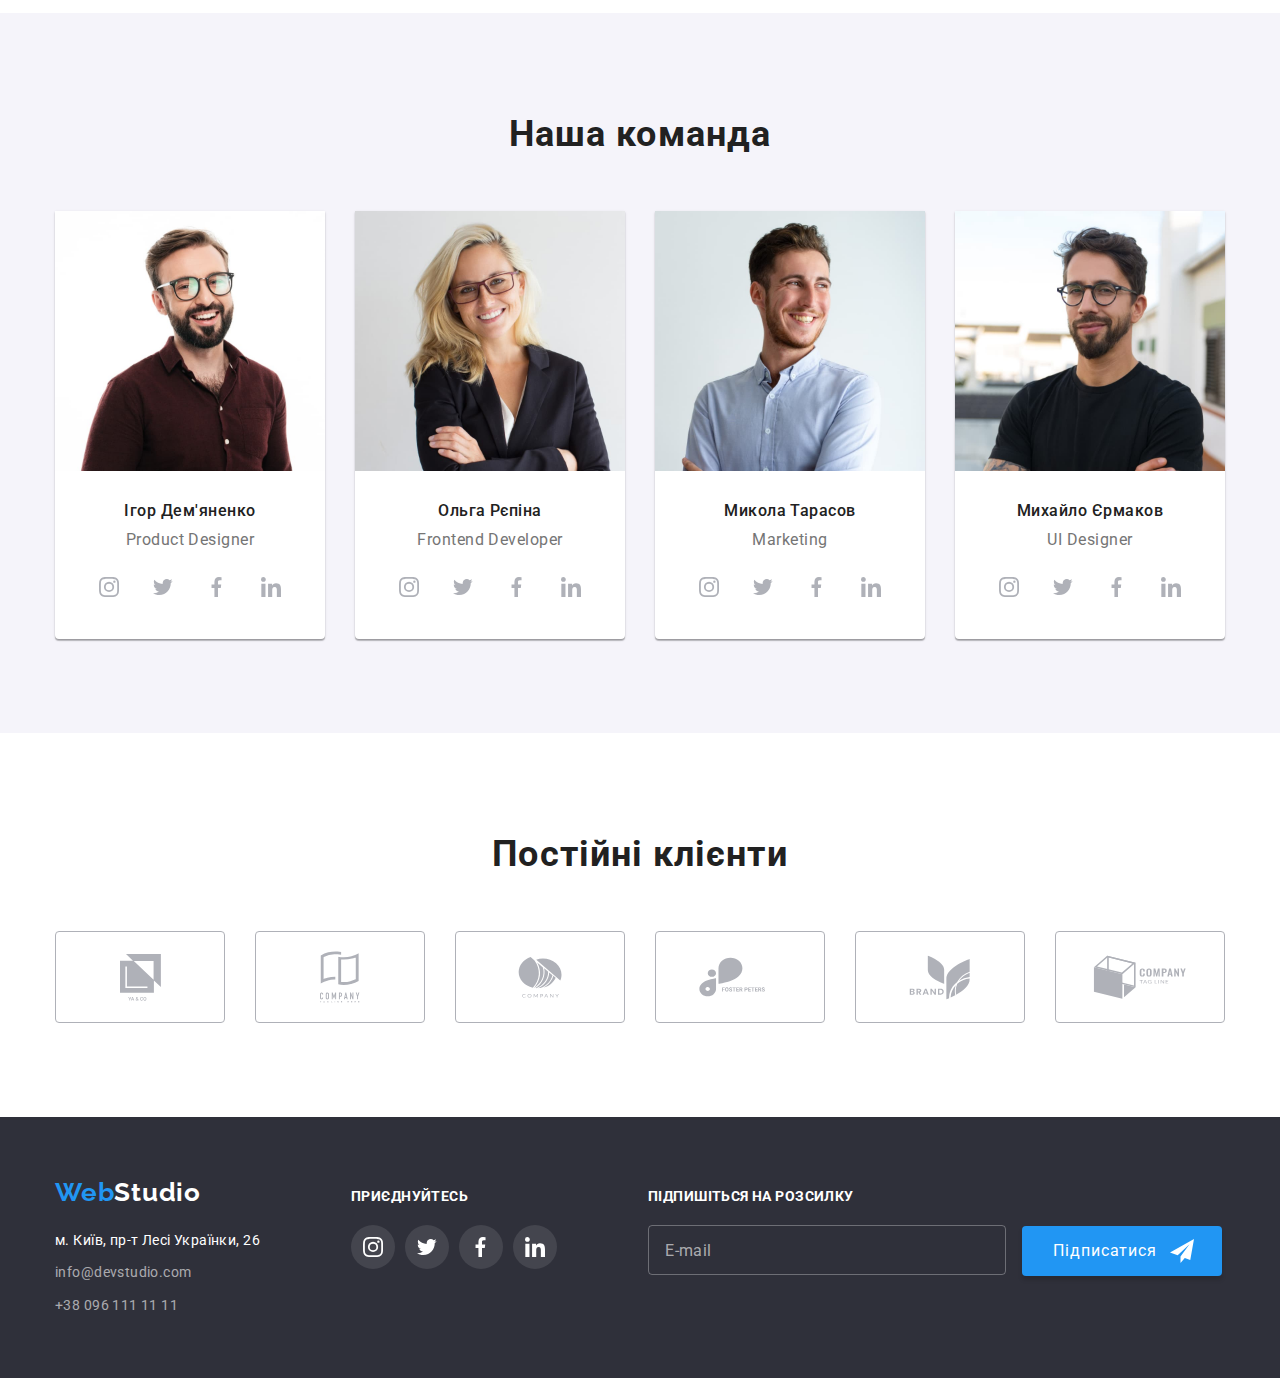
==== commit fb6a427d: "Add form styles" ====
--- a/index.html
+++ b/index.html
@@ -447,7 +447,7 @@
         <div class="mailing-group">
           <h2 class="title">Підпишіться на розсилку</h2>
           <form class="mailing-form" name="mailing-form">
-            <label>
+            <label class="mailing-field">
               <input class="mailing-input" type="text" name="mailing-form" placeholder="E-mail" />
             </label>
             <button class="mailing-btn">Підписатися</button>
@@ -460,7 +460,7 @@
     </footer>
 
     <!--Backdrop+Modal -->
-    <div class="backdrop" data-modal>
+    <div class="backdrop is-hidden" data-modal>
       <div class="modal">
         <button class="modal-btn" data-modal-close>
           <svg width="11" height="11">
@@ -470,25 +470,25 @@
         <form class="registration-form" name="registration-form">
           <strong class="form-title">Залиште свої дані, ми вам передзвонимо</strong>
           <div class="form-group" role="group">
-            <label class="form-field" name="user-name">
+            <label class="form-field">
               <span class="form-label">Ім`я</span>
               <input class="form-input" type="text" name="user-name" required minlength="3" />
-              <svg class="form-icon">
-                <use href="./images/icons-2.svg#icon-person" width="18" height="18"></use>
+              <svg class="form-icon" width="18" height="18">
+                <use href="./images/icons-2.svg#icon-person"></use>
               </svg>
             </label>
-            <label class="form-field" name="user-phone">
+            <label class="form-field">
               <span class="form-label">Телефон</span>
               <input class="form-input" type="text" name="user-phone" required />
-              <svg class="form-icon">
-                <use href="./images/icons-2.svg#icon-phone" width="18" height="18"></use>
+              <svg class="form-icon" width="18" height="18">
+                <use href="./images/icons-2.svg#icon-phone"></use>
               </svg>
             </label>
-            <label class="form-field" name="user-mail">
+            <label class="form-field">
               <span class="form-label">Пошта</span>
               <input class="form-input" type="text" name="user-mail" required />
-              <svg class="form-icon">
-                <use href="./images/icons-2.svg#icon-mail" width="18" height="18"></use>
+              <svg class="form-icon" width="18" height="18">
+                <use href="./images/icons-2.svg#icon-mail"></use>
               </svg>
             </label>
             <label>
@@ -502,15 +502,10 @@
               ></textarea>
             </label>
           </div>
-          <label class="form-agreement" name="user-agreement">
+          <label class="form-agreement">
             <input class="form-checkbox" type="checkbox" name="user-agreement" />
-            <svg class="form-checkbox-icon">
-              <use
-                class="form-icon-checked"
-                href="./images/icons-2.svg#icon-checked"
-                width="16"
-                height="15"
-              ></use>
+            <svg class="form-checkbox-icon" width="16" height="15">
+              <use class="form-icon-checked" href="./images/icons-2.svg#icon-checked"></use>
               <use
                 class="form-icon-unchecked"
                 href="./images/icons-2.svg#icon-unchecked"
--- a/css/slyles.css
+++ b/css/slyles.css
@@ -17,6 +17,7 @@
   --icon-color: #afb1b8;
   --bg-color-hero: #c4c4c4;
   --border-color: #ececec;
+  --btn-color: #188ce8;
   --time: 250ms;
   --timing-function: cubic-bezier(0.4, 0, 0.2, 1);
 }
@@ -46,8 +47,8 @@
   margin: 0;
 }
 
-.input,
-.textarea {
+input,
+textarea {
   outline: transparent;
 }
 
@@ -666,6 +667,33 @@
   position: relative;
 }
 
+.mailing-input {
+  width: 358px;
+  height: 50px;
+
+  padding-left: 16px;
+  padding-right: 16px;
+  margin-right: 12px;
+
+  border: none;
+  border: 1px solid rgba(255, 255, 255, 0.3);
+  border-radius: 4px;
+  background-color: transparent;
+}
+
+.mailing-input::placeholder {
+  font-size: 16px;
+  line-height: 1.25;
+  letter-spacing: 0.03em;
+  color: rgba(255, 255, 255, 0.6);
+}
+
+.mailing-icon {
+  position: absolute;
+  right: 28px;
+  bottom: 13px;
+}
+
 .mailing-btn {
   min-width: 200px;
   padding: 10px 62px 10px 28px;
@@ -679,33 +707,6 @@
   border-radius: 4px;
   border: none;
   cursor: pointer;
-}
-
-.mailing-input {
-  width: 358px;
-  height: 50px;
-
-  padding-left: 16px;
-  padding-right: 16px;
-  margin-right: 12px;
-
-  border: none;
-  border: 1px solid rgba(255, 255, 255, 0.3);
-  border-radius: 4px;
-  background-color: transparent;
-}
-
-.mailing-input::placeholder {
-  font-size: 16px;
-  line-height: 1.25;
-  letter-spacing: 0.03em;
-  color: rgba(255, 255, 255, 0.6);
-}
-
-.mailing-icon {
-  position: absolute;
-  right: 28px;
-  bottom: 13px;
 }
 
 .footer {
@@ -761,7 +762,7 @@
   width: 528px;
   min-height: 581px;
 
-  padding: 40px 39px 40px 41px;
+  padding: 40px 40px;
   background-color: var(--primary-white-color);
   box-shadow: 0px 1px 3px rgba(0, 0, 0, 0.12), 0px 1px 1px rgba(0, 0, 0, 0.14),
     0px 2px 1px rgba(0, 0, 0, 0.2);
@@ -832,8 +833,9 @@
 
   border: 1px solid rgba(33, 33, 33, 0.2);
   border-radius: 4px;
-
-  transition: border-color var(--time) var(--timing-function);
+  cursor: pointer;
+
+  transition: border var(--time) var(--timing-function);
 }
 
 .form-icon {
@@ -841,7 +843,7 @@
 }
 
 .form-input:focus {
-  border-color: var(--accent-color);
+  border: 1px solid var(--accent-color);
 }
 
 .form-input:focus + .form-icon {
@@ -880,7 +882,7 @@
   display: flex;
   align-items: center;
   justify-content: center;
-  /* gap: 7px; */
+  gap: 7px;
   margin-bottom: 30px;
 }
 
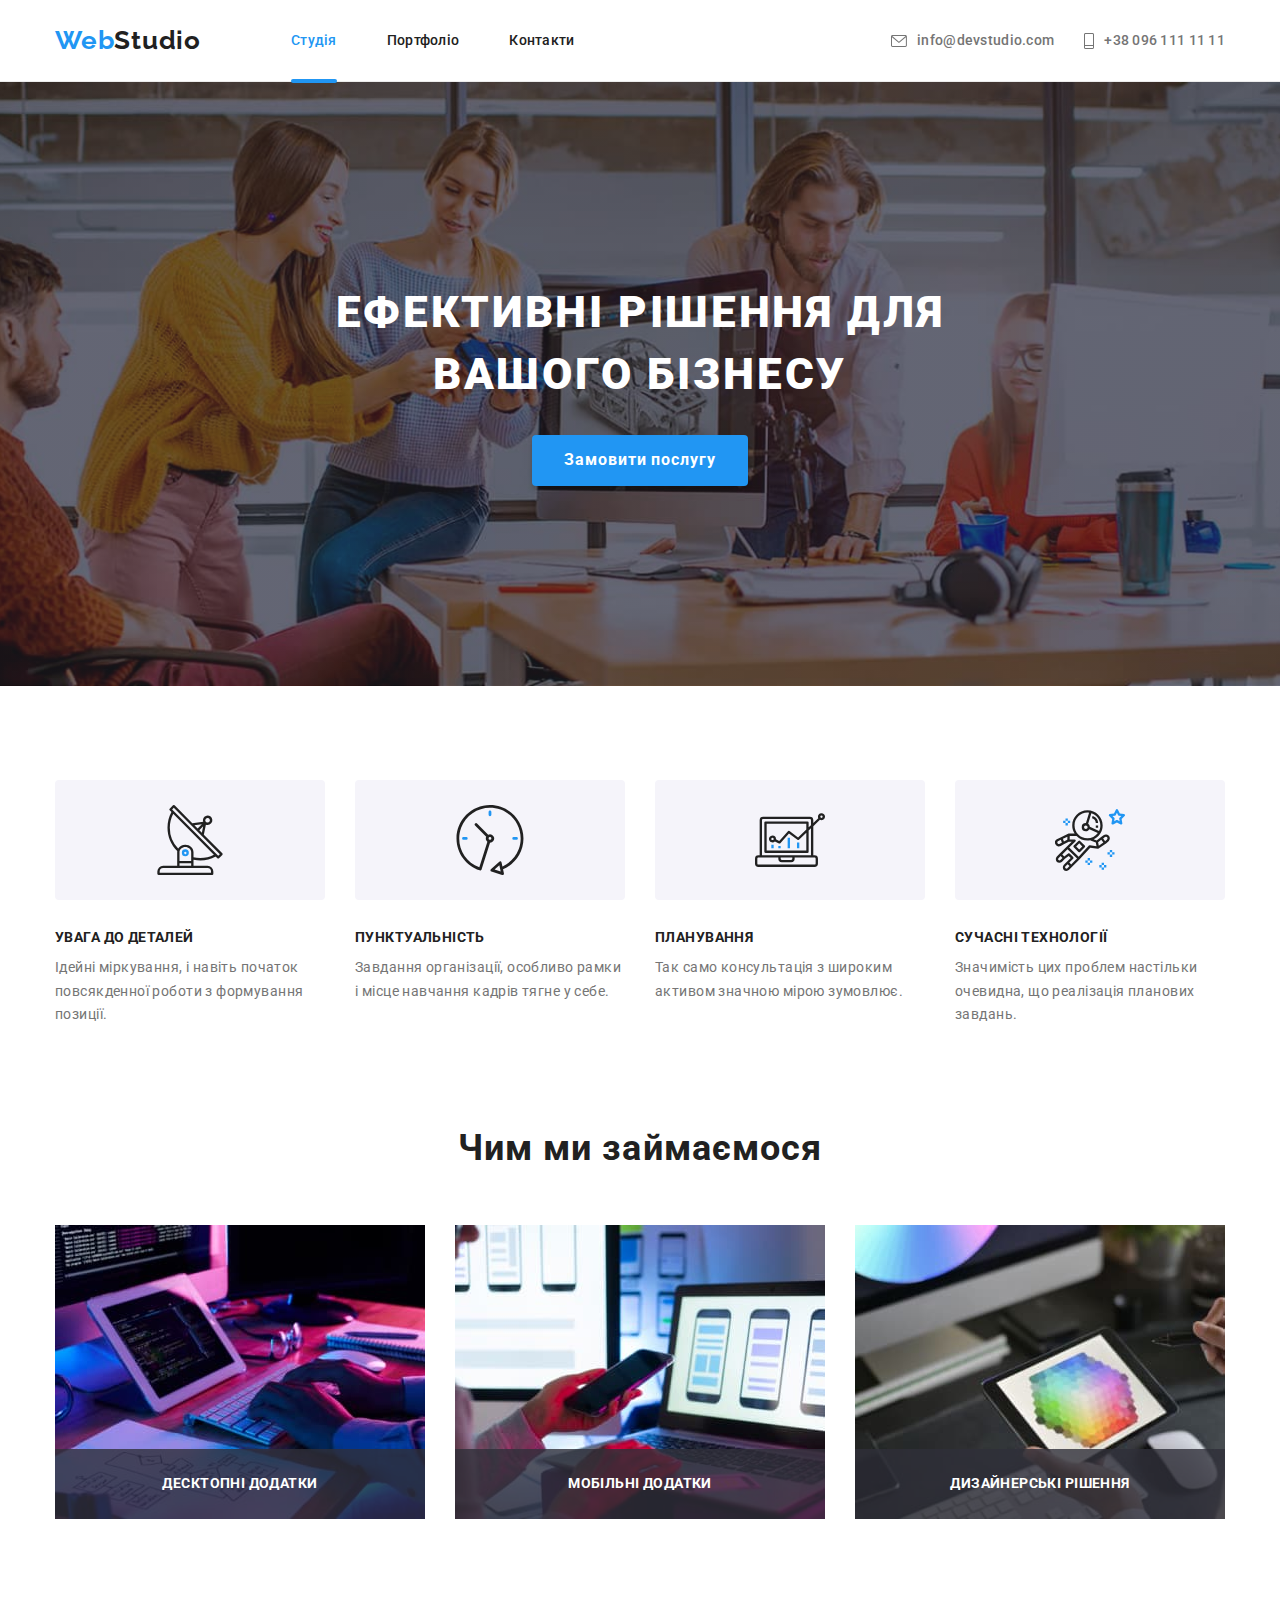
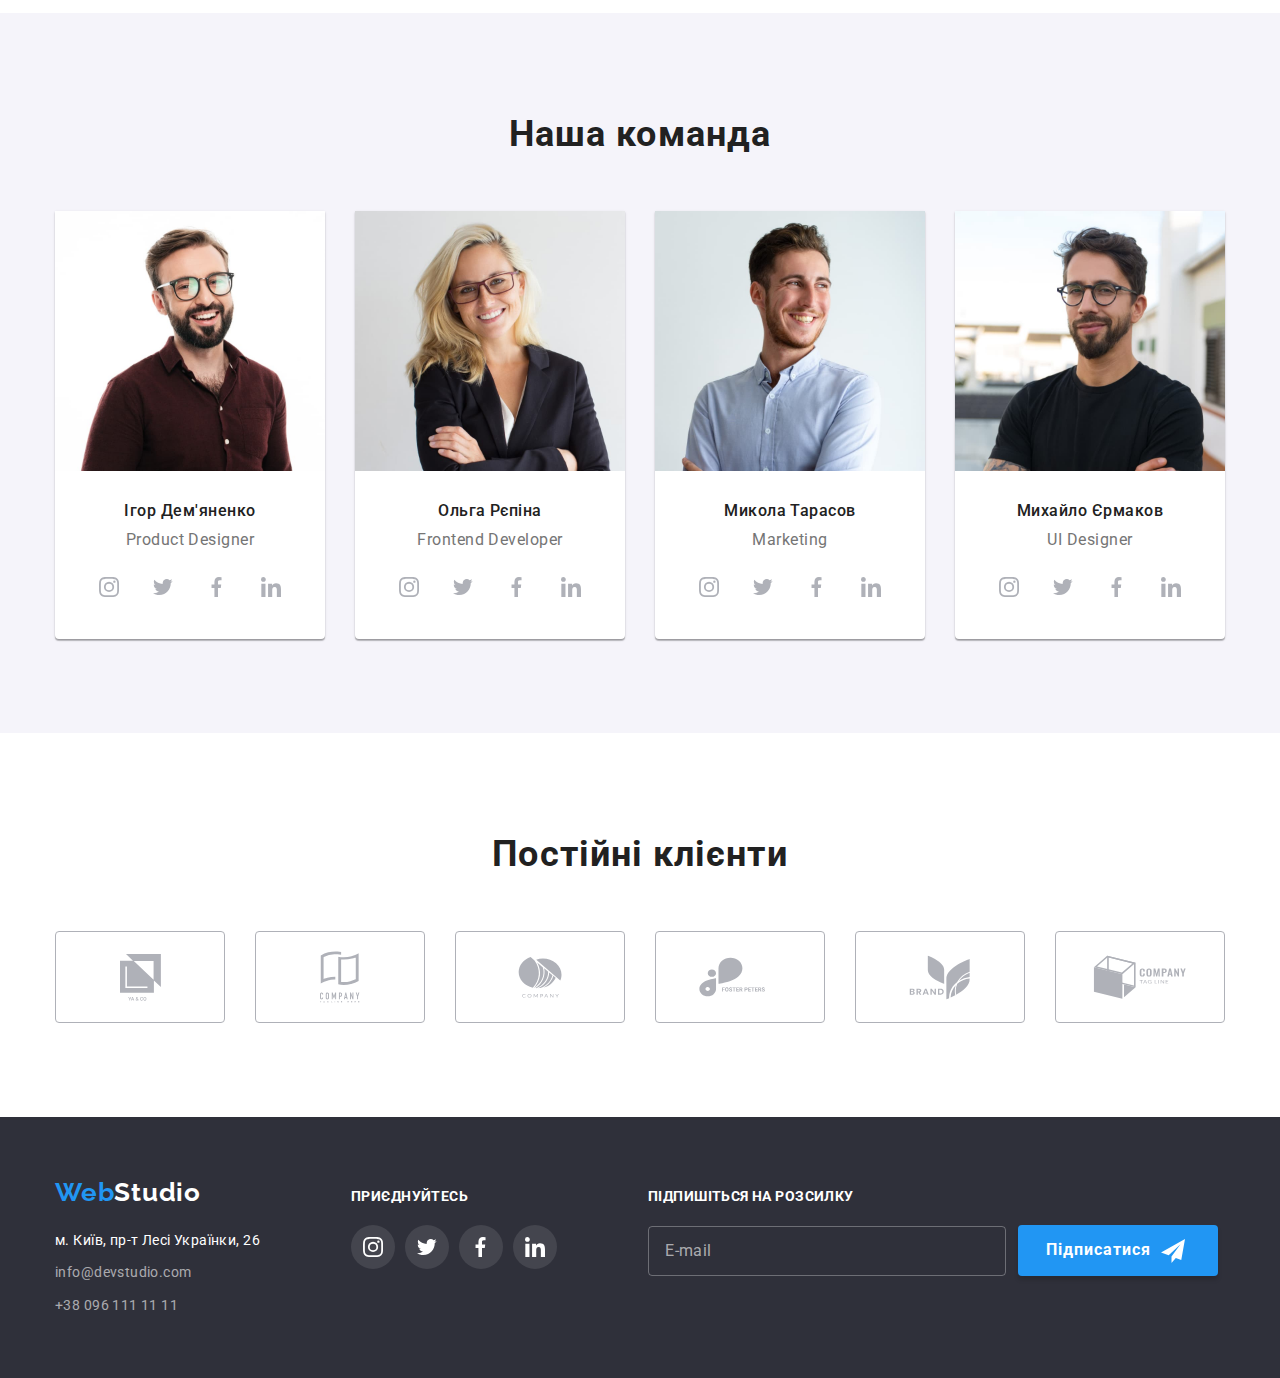
==== commit a192f62d: "Add edits" ====
--- a/index.html
+++ b/index.html
@@ -450,10 +450,12 @@
             <label class="mailing-field">
               <input class="mailing-input" type="text" name="mailing-form" placeholder="E-mail" />
             </label>
-            <button class="mailing-btn">Підписатися</button>
-            <svg class="mailing-icon" width="24" height="24">
-              <use href="./images/icons-2.svg#icon-send"></use>
-            </svg>
+            <button class="mailing-btn">
+              Підписатися
+              <svg class="mailing-icon" width="24" height="24">
+                <use href="./images/icons-2.svg#icon-send"></use>
+              </svg>
+            </button>
           </form>
         </div>
       </div>
@@ -463,7 +465,7 @@
     <div class="backdrop is-hidden" data-modal>
       <div class="modal">
         <button class="modal-btn" data-modal-close>
-          <svg width="11" height="11">
+          <svg class="modal-icon" width="11" height="11">
             <use href="./images/icon-close.svg#icon-Vector-1"></use>
           </svg>
         </button>
--- a/css/slyles.css
+++ b/css/slyles.css
@@ -663,8 +663,12 @@
 }
 
 .mailing-form {
-  display: block;
-  position: relative;
+  display: flex;
+  align-items: center;
+}
+
+.mailing-field {
+  margin-right: 12px;
 }
 
 .mailing-input {
@@ -673,9 +677,7 @@
 
   padding-left: 16px;
   padding-right: 16px;
-  margin-right: 12px;
-
-  border: none;
+
   border: 1px solid rgba(255, 255, 255, 0.3);
   border-radius: 4px;
   background-color: transparent;
@@ -689,15 +691,16 @@
 }
 
 .mailing-icon {
-  position: absolute;
-  right: 28px;
-  bottom: 13px;
+  margin-left: 10px;
 }
 
 .mailing-btn {
+  display: inline-flex;
+  align-items: center;
   min-width: 200px;
-  padding: 10px 62px 10px 28px;
-
+  padding: 10px 28px;
+
+  font-weight: 700;
   font-size: 16px;
   line-height: 1.9;
   letter-spacing: 0.06em;
@@ -790,6 +793,15 @@
   border-radius: 50%;
   background-color: var(--primary-white-color);
   border: 1px solid var(--border-color);
+}
+
+.modal.icon {
+  cursor: pointer;
+
+  transition: fill var(--time) var(--timing-function);
+}
+.modal-btn:hover .modal-icon {
+  fill: var(--accent-color);
 }
 
 .form-title {
@@ -842,7 +854,8 @@
   transition: fill var(--time) var(--timing-function);
 }
 
-.form-input:focus {
+.form-input:focus,
+.form-message:focus {
   border: 1px solid var(--accent-color);
 }
 
@@ -868,6 +881,8 @@
   border: 1px solid rgba(33, 33, 33, 0.2);
   border-radius: 4px;
   resize: none;
+
+  transition: border var(--time) var(--timing-function);
 }
 
 .form-message::placeholder {
@@ -935,6 +950,7 @@
   margin-right: auto;
   padding: 10px 52px;
 
+  font-weight: 700;
   font-size: 16px;
   line-height: 1.9;
   letter-spacing: 0.06em;
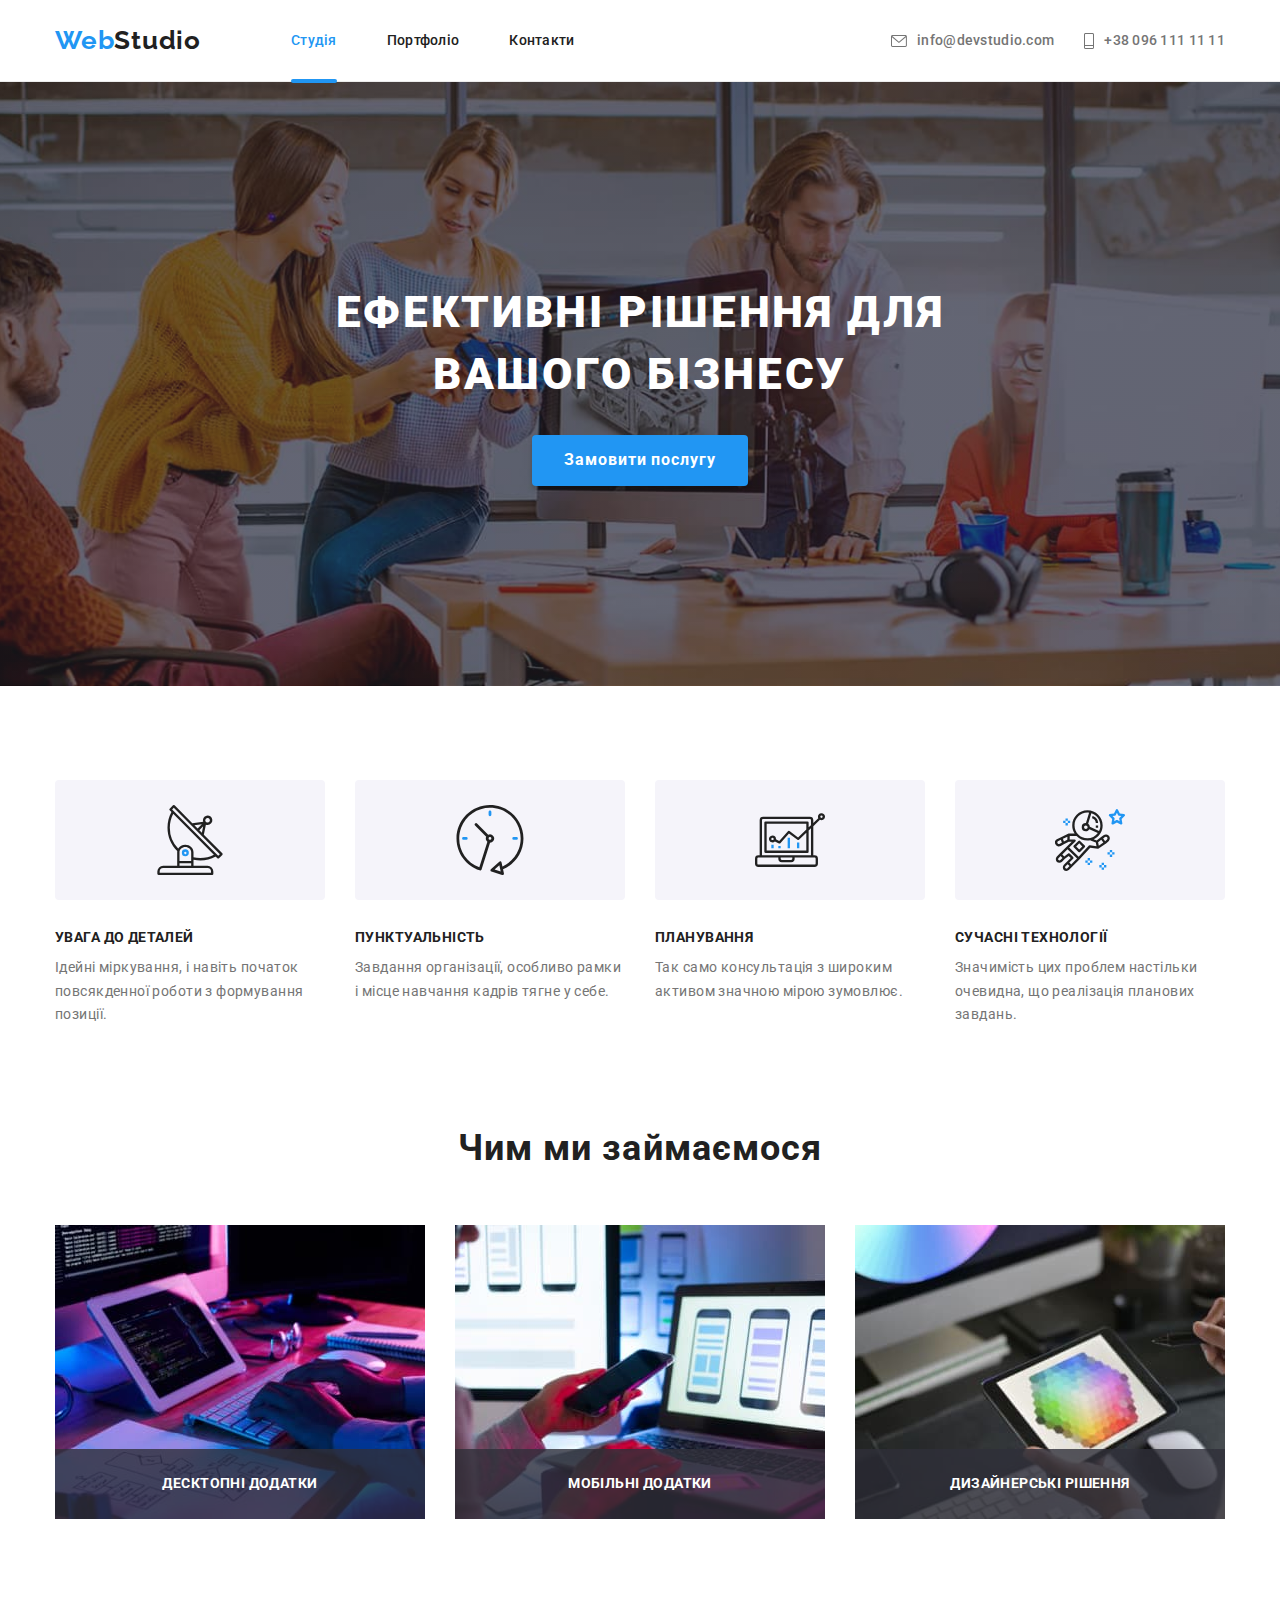
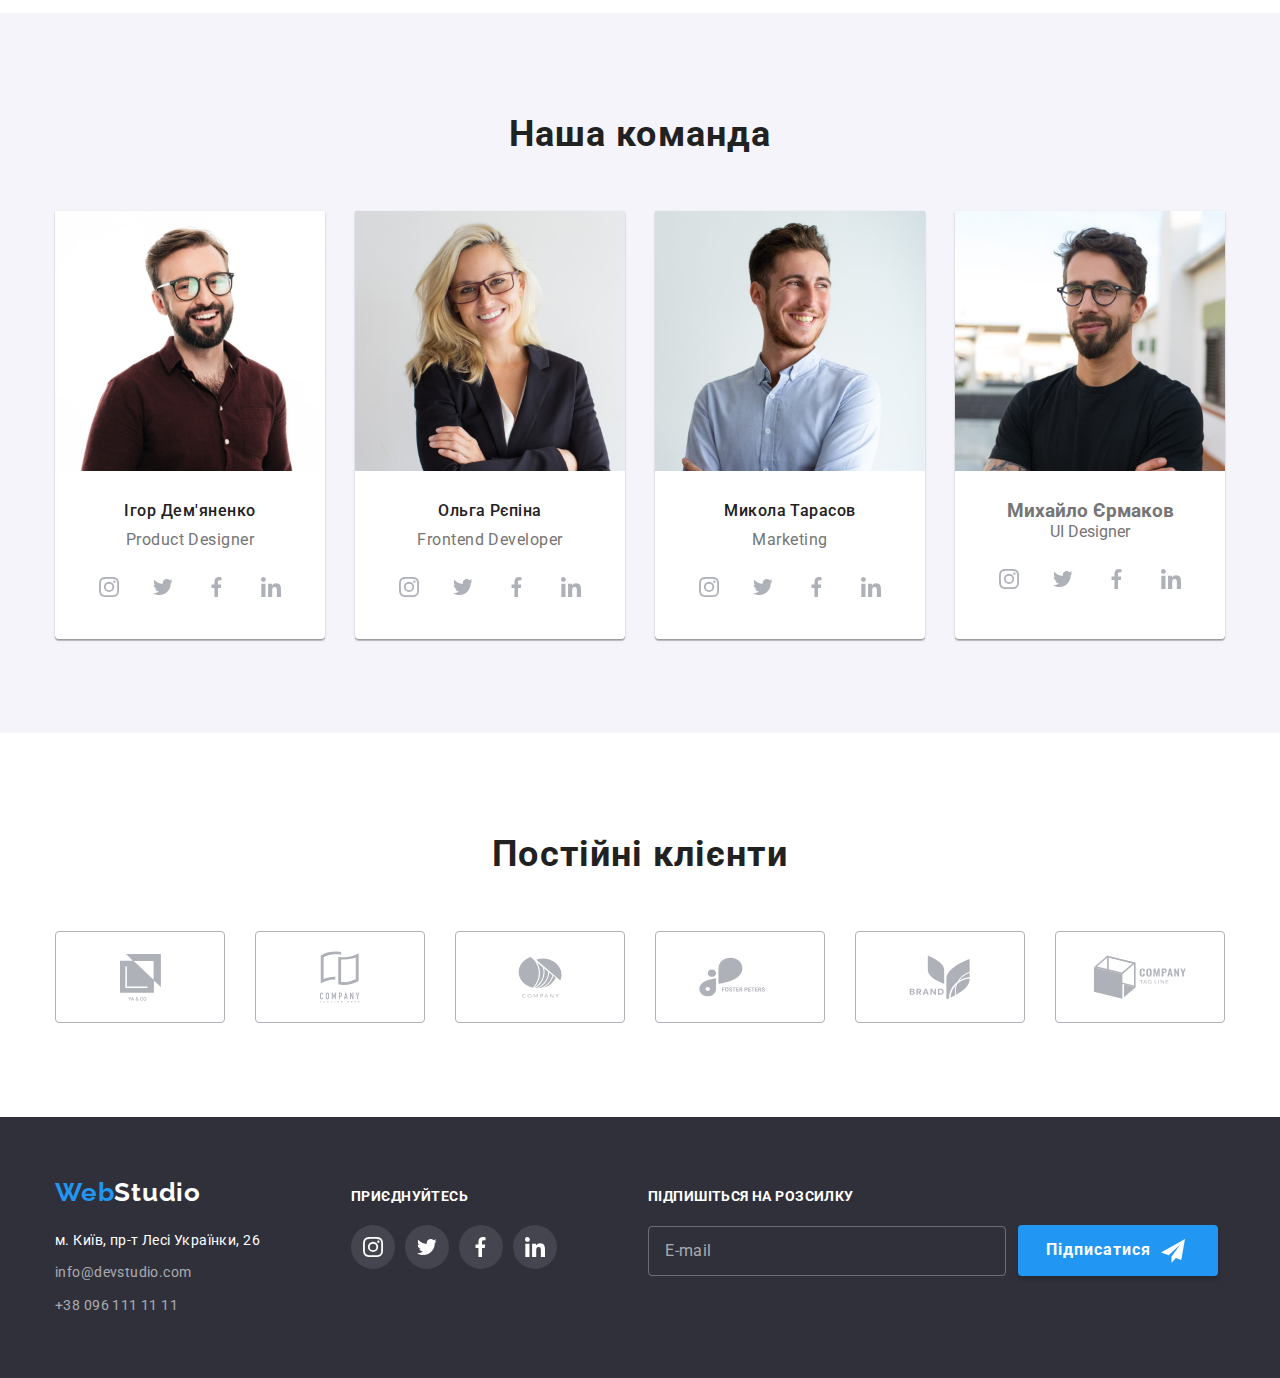
==== commit fa955cdf: "Add edits" ====
--- a/index.html
+++ b/index.html
@@ -17,28 +17,30 @@
   </head>
   <body>
     <!--Верхня лінія-->
-    <header class="page-header">
-      <div class="container header-container">
-        <nav class="main-nav">
-          <a href="./index.html" class="logo link"> <span class="logo-word">Web</span>Studio</a>
-          <ul class="site-nav list">
-            <li class="item"><a href="./index.html" class="link current">Студія</a></li>
-            <li class="item"><a href="./portfolio.html" class="link">Портфоліо</a></li>
-            <li class="item"><a href="" class="link">Контакти</a></li>
+    <header class="header">
+      <div class="header__container container">
+        <a class="logo" href="./index.html">Web<span class="logo__dark">Studio</span></a>
+        <nav class="nav">
+          <ul class="nav__list">
+            <li class="nav__item">
+              <a class="nav__link nav__link--current" href="./index.html">Студія</a>
+            </li>
+            <li class="nav__item"><a class="nav__link" href="./portfolio.html">Портфоліо</a></li>
+            <li class="nav__item"><a class="nav__link" href="">Контакти</a></li>
           </ul>
         </nav>
-        <ul class="contacts list">
-          <li class="item">
-            <a href="mailto:info@devstudio.com" class="contacts-link link">
-              <svg class="icon-contact" width="16" height="12">
+        <ul class="contacts__list">
+          <li class="contacts__item">
+            <a href="mailto:info@devstudio.com" class="contacts__link">
+              <svg class="contacts__icon" width="16" height="12">
                 <use href="./images/icons.svg#icon-mail"></use>
               </svg>
               info@devstudio.com</a
             >
           </li>
-          <li class="item">
-            <a href="tel:+380961111111" class="contacts-link link">
-              <svg class="icon-contact" width="10" height="16">
+          <li class="contacts__item">
+            <a href="tel:+380961111111" class="contacts__link">
+              <svg class="contacts__icon" width="10" height="16">
                 <use href="./images/icons.svg#icon-phone"></use>
               </svg>
               +38 096 111 11 11
@@ -50,58 +52,58 @@
 
     <main>
       <!--Шапка-->
-      <section class="section hero">
+      <section class="hero">
         <div class="container">
-          <h1 class="title">Ефективні рішення для вашого бізнесу</h1>
-          <button type="button" class="btn-hero" data-modal-open>Замовити послугу</button>
+          <h1 class="hero__title">Ефективні рішення для вашого бізнесу</h1>
+          <button class="hero__btn" type="button" data-modal-open>Замовити послугу</button>
         </div>
       </section>
       <!--Особливості-->
-      <section class="section feature-list">
+      <section class="feature section">
         <div class="container">
           <h2 class="visually-hidden">Перелік особливостей компанії</h2>
-          <ul class="feature list">
-            <li class="item">
-              <div class="icon-item">
-                <svg class="icon" width="70" height="70">
+          <ul class="feature__list">
+            <li class="feature__item">
+              <div class="feature__thumb">
+                <svg class="feature__icon" width="70" height="70">
                   <use href="./images/icons.svg#icon-antena"></use>
                 </svg>
               </div>
-              <h3 class="title">УВАГА ДО ДЕТАЛЕЙ</h3>
-              <p class="description text">
+              <h3 class="feature__title">УВАГА ДО ДЕТАЛЕЙ</h3>
+              <p class="feature__text">
                 Ідейні міркування, і навіть початок повсякденної роботи з формування позиції.
               </p>
             </li>
-            <li class="item">
-              <div class="icon-item">
-                <svg class="icon" width="70" height="70">
+            <li class="feature__item">
+              <div class="feature__thumb">
+                <svg class="feature__icon" width="70" height="70">
                   <use href="./images/icons.svg#icon-clock"></use>
                 </svg>
               </div>
-              <h3 class="title">ПУНКТУАЛЬНІСТЬ</h3>
-              <p class="description text">
+              <h3 class="feature__title">ПУНКТУАЛЬНІСТЬ</h3>
+              <p class="feature__text">
                 Завдання організації, особливо рамки і місце навчання кадрів тягне у себе.
               </p>
             </li>
-            <li class="item">
-              <div class="icon-item">
-                <svg class="icon" width="70" height="70">
+            <li class="feature__item">
+              <div class="feature__thumb">
+                <svg class="feature__icon" width="70" height="70">
                   <use href="./images/icons.svg#icon-diagram"></use>
                 </svg>
               </div>
-              <h3 class="title">ПЛАНУВАННЯ</h3>
-              <p class="description text">
+              <h3 class="feature__title">ПЛАНУВАННЯ</h3>
+              <p class="feature__text">
                 Так само консультація з широким активом значною мірою зумовлює.
               </p>
             </li>
-            <li class="item">
-              <div class="icon-item">
-                <svg class="icon" width="70" height="70">
+            <li class="feature__item">
+              <div class="feature__thumb">
+                <svg class="feature__icon" width="70" height="70">
                   <use href="./images/icons.svg#icon-astronaut"></use>
                 </svg>
               </div>
-              <h3 class="title">СУЧАСНІ ТЕХНОЛОГІЇ</h3>
-              <p class="description text">
+              <h3 class="feature__title">СУЧАСНІ ТЕХНОЛОГІЇ</h3>
+              <p class="feature__text">
                 Значимість цих проблем настільки очевидна, що реалізація планових завдань.
               </p>
             </li>
@@ -109,90 +111,71 @@
         </div>
       </section>
       <!--Діяльність-->
-      <section class="section work">
+      <section class="work section">
         <div class="container">
-          <h2 class="title work-team">Чим ми займаємося</h2>
-          <ul class="list activity">
-            <li class="item work-activity">
-              <img
-                class="picture"
-                src="./images/box1.jpg"
-                alt="Процес діяльності"
-                width="370"
-                height="294"
-              />
-              <div class="adds">
-                <h3 class="title">Десктопні додатки</h3>
-              </div>
-            </li>
-            <li class="item work-activity">
-              <img
-                class="picture"
-                src="./images/box2.jpg"
-                alt="Процес діяльності"
-                width="370"
-                height="294"
-              />
-              <div class="adds">
-                <h3 class="title">Мобільні додатки</h3>
-              </div>
-            </li>
-            <li class="item work-activity">
-              <img
-                class="picture"
-                src="./images/box3.jpg"
-                alt="Процес діяльності"
-                width="370"
-                height="294"
-              />
-              <div class="adds">
-                <h3 class="title">Дизайнерські рішення</h3>
+          <h2 class="work__title">Чим ми займаємося</h2>
+          <ul class="work__list">
+            <li class="work__item">
+              <img src="./images/box1.jpg" alt="Процес діяльності" width="370" height="294" />
+              <div class="work__adds">
+                <h3 class="work__adds-title">Десктопні додатки</h3>
+              </div>
+            </li>
+            <li class="work__item">
+              <img src="./images/box2.jpg" alt="Процес діяльності" width="370" height="294" />
+              <div class="work__adds">
+                <h3 class="work__adds-title">Мобільні додатки</h3>
+              </div>
+            </li>
+            <li class="work__item">
+              <img src="./images/box3.jpg" alt="Процес діяльності" width="370" height="294" />
+              <div class="work__adds">
+                <h3 class="work__adds-title">Дизайнерські рішення</h3>
               </div>
             </li>
           </ul>
         </div>
       </section>
       <!--Команда-->
-      <section class="section work-team-list">
+      <section class="team section">
         <div class="container">
-          <h2 class="title work-team">Наша команда</h2>
-          <ul class="team list">
-            <li class="item">
+          <h2 class="team__title">Наша команда</h2>
+          <ul class="team__list">
+            <li class="team__item">
               <img
-                class="picture"
                 src="./images/team_card.jpg"
                 alt="Фотографія працівника"
                 width="270"
                 height="260"
               />
-              <div class="person">
-                <h3 class="title">Ігор Дем'яненко</h3>
-                <p class="description profession">Product Designer</p>
-                <ul class="list social-list">
-                  <li class="social-item">
-                    <a class="social-link" href="#">
-                      <svg class="social-icon" width="20" height="20">
+              <div class="team__worker">
+                <h3 class="team__name">Ігор Дем'яненко</h3>
+                <p class="team__profession">Product Designer</p>
+                <ul class="socials">
+                  <li class="socials__item">
+                    <a class="socials__link" href="#">
+                      <svg class="socials__icon" width="20" height="20">
                         <use href="./images/icons.svg#icon-instagram"></use>
                       </svg>
                     </a>
                   </li>
-                  <li class="social-item">
-                    <a class="social-link" href="#">
-                      <svg class="social-icon" width="20" height="20">
+                  <li class="socials__item">
+                    <a class="socials__link" href="#">
+                      <svg class="socials__icon" width="20" height="20">
                         <use href="./images/icons.svg#icon-twitter"></use>
                       </svg>
                     </a>
                   </li>
-                  <li class="social-item">
-                    <a class="social-link" href="#">
-                      <svg class="social-icon" width="20" height="20">
+                  <li class="socials__item">
+                    <a class="socials__link" href="#">
+                      <svg class="socials__icon" width="20" height="20">
                         <use href="./images/icons.svg#icon-facebook"></use>
                       </svg>
                     </a>
                   </li>
-                  <li class="social-item">
-                    <a class="social-link" href="#">
-                      <svg class="social-icon" width="20" height="20">
+                  <li class="socials__item">
+                    <a class="socials__link" href="#">
+                      <svg class="socials__icon" width="20" height="20">
                         <use href="./images/icons.svg#icon-linkedin"></use>
                       </svg>
                     </a>
@@ -200,42 +183,41 @@
                 </ul>
               </div>
             </li>
-            <li class="item">
+            <li class="team__item">
               <img
-                class="picture"
                 src="./images/team_card_1.jpg"
                 alt="Фотографія працівника"
                 width="270"
                 height="260"
               />
-              <div class="person">
-                <h3 class="title second">Ольга Рєпіна</h3>
-                <p class="description profession">Frontend Developer</p>
-                <ul class="list social-list">
-                  <li class="social-item">
-                    <a class="social-link" href="#">
-                      <svg class="social-icon" width="20" height="20">
+              <div class="team__worker">
+                <h3 class="team__name">Ольга Рєпіна</h3>
+                <p class="team__profession">Frontend Developer</p>
+                <ul class="socials">
+                  <li class="socials__item">
+                    <a class="socials__link" href="#">
+                      <svg class="socials__icon" width="20" height="20">
                         <use href="./images/icons.svg#icon-instagram"></use>
                       </svg>
                     </a>
                   </li>
-                  <li class="social-item">
-                    <a class="social-link" href="#">
-                      <svg class="social-icon" width="20" height="20">
+                  <li class="socials__item">
+                    <a class="socials__link" href="#">
+                      <svg class="socials__icon" width="20" height="20">
                         <use href="./images/icons.svg#icon-twitter"></use>
                       </svg>
                     </a>
                   </li>
-                  <li class="social-item">
-                    <a class="social-link" href="#">
-                      <svg class="social-icon" width="20" height="20">
+                  <li class="socials__item">
+                    <a class="socials__link" href="#">
+                      <svg class="socials__icon" width="20" height="20">
                         <use href="./images/icons.svg#icon-facebook"></use>
                       </svg>
                     </a>
                   </li>
-                  <li class="social-item">
-                    <a class="social-link" href="#">
-                      <svg class="social-icon" width="20" height="20">
+                  <li class="socials__item">
+                    <a class="socials__link" href="#">
+                      <svg class="socials__icon" width="20" height="20">
                         <use href="./images/icons.svg#icon-linkedin"></use>
                       </svg>
                     </a>
@@ -243,42 +225,41 @@
                 </ul>
               </div>
             </li>
-            <li class="item">
+            <li class="team__item">
               <img
-                class="picture"
                 src="./images/team_card_2.jpg"
                 alt="Фотографія працівника"
                 width="270"
                 height="260"
               />
-              <div class="person">
-                <h3 class="title">Микола Тарасов</h3>
-                <p class="description profession">Marketing</p>
-                <ul class="list social-list">
-                  <li class="social-item">
-                    <a class="social-link" href="#">
-                      <svg class="social-icon" width="20" height="20">
+              <div class="team__worker">
+                <h3 class="team__name">Микола Тарасов</h3>
+                <p class="team__profession">Marketing</p>
+                <ul class="socials">
+                  <li class="socials__item">
+                    <a class="socials__link" href="#">
+                      <svg class="socials__icon" width="20" height="20">
                         <use href="./images/icons.svg#icon-instagram"></use>
                       </svg>
                     </a>
                   </li>
-                  <li class="social-item">
-                    <a class="social-link" href="#">
-                      <svg class="social-icon" width="20" height="20">
+                  <li class="socials__item">
+                    <a class="socials__link" href="#">
+                      <svg class="socials__icon" width="20" height="20">
                         <use href="./images/icons.svg#icon-twitter"></use>
                       </svg>
                     </a>
                   </li>
-                  <li class="social-item">
-                    <a class="social-link" href="#">
-                      <svg class="social-icon" width="20" height="20">
+                  <li class="socials__item">
+                    <a class="socials__link" href="#">
+                      <svg class="socials__icon" width="20" height="20">
                         <use href="./images/icons.svg#icon-facebook"></use>
                       </svg>
                     </a>
                   </li>
-                  <li class="social-item">
-                    <a class="social-link" href="#">
-                      <svg class="social-icon" width="20" height="20">
+                  <li class="socials__item">
+                    <a class="socials__link" href="#">
+                      <svg class="socials__icon" width="20" height="20">
                         <use href="./images/icons.svg#icon-linkedin"></use>
                       </svg>
                     </a>
@@ -286,42 +267,41 @@
                 </ul>
               </div>
             </li>
-            <li class="item">
+            <li class="team__item">
               <img
-                class="picture"
                 src="./images/team_card_3.jpg"
                 alt="Фотографія працівника"
                 width="270"
                 height="260"
               />
-              <div class="person">
-                <h3 class="title">Михайло Єрмаков</h3>
+              <div class="team__worker">
+                <h3 class="team__worker-name">Михайло Єрмаков</h3>
                 <p class="description profession">UI Designer</p>
-                <ul class="list social-list">
-                  <li class="social-item">
-                    <a class="social-link" href="#">
-                      <svg class="social-icon" width="20" height="20">
+                <ul class="socials">
+                  <li class="socials__item">
+                    <a class="socials__link" href="#">
+                      <svg class="socials__icon" width="20" height="20">
                         <use href="./images/icons.svg#icon-instagram"></use>
                       </svg>
                     </a>
                   </li>
-                  <li class="social-item">
-                    <a class="social-link" href="#">
-                      <svg class="social-icon" width="20" height="20">
+                  <li class="socials__item">
+                    <a class="socials__link" href="#">
+                      <svg class="socials__icon" width="20" height="20">
                         <use href="./images/icons.svg#icon-twitter"></use>
                       </svg>
                     </a>
                   </li>
-                  <li class="social-item">
-                    <a class="social-link" href="#">
-                      <svg class="social-icon" width="20" height="20">
+                  <li class="socials__item">
+                    <a class="socials__link" href="#">
+                      <svg class="socials__icon" width="20" height="20">
                         <use href="./images/icons.svg#icon-facebook"></use>
                       </svg>
                     </a>
                   </li>
-                  <li class="social-item">
-                    <a class="social-link" href="#">
-                      <svg class="social-icon" width="20" height="20">
+                  <li class="socials__item">
+                    <a class="socials__link" href="#">
+                      <svg class="socials__icon" width="20" height="20">
                         <use href="./images/icons.svg#icon-linkedin"></use>
                       </svg>
                     </a>
@@ -333,48 +313,48 @@
         </div>
       </section>
       <!-- Постійні клієнти -->
-      <section class="section clients">
+      <section class="clients section">
         <div class="container">
-          <h1 class="title clients-title">Постійні клієнти</h1>
-          <ul class="list clients-list">
-            <li class="clients-item">
-              <a class="client-link" href="#">
-                <svg class="client-icon" width="41" height="47">
+          <h1 class="clients__title">Постійні клієнти</h1>
+          <ul class="clients__list">
+            <li class="clients__item">
+              <a class="clients__link" href="#">
+                <svg class="clients__icon" width="41" height="47">
                   <use href="./images/icons.svg#icon-client-1"></use>
                 </svg>
               </a>
             </li>
-            <li class="clients-item">
-              <a class="client-link" href="#">
-                <svg class="client-icon" width="40" height="52">
+            <li class="clients__item">
+              <a class="clients__link" href="#">
+                <svg class="clients__icon" width="40" height="52">
                   <use href="./images/icons.svg#icon-client-2"></use>
                 </svg>
               </a>
             </li>
-            <li class="clients-item">
-              <a class="client-link" href="#">
-                <svg class="client-icon" width="44" height="42">
+            <li class="clients__item">
+              <a class="clients__link" href="#">
+                <svg class="clients__icon" width="44" height="42">
                   <use href="./images/icons.svg#icon-client-3"></use>
                 </svg>
               </a>
             </li>
-            <li class="clients-item">
-              <a class="client-link" href="#">
-                <svg class="client-icon" width="84" height="40">
+            <li class="clients__item">
+              <a class="clients__link" href="#">
+                <svg class="clients__icon" width="84" height="40">
                   <use href="./images/icons.svg#icon-Client-4"></use>
                 </svg>
               </a>
             </li>
-            <li class="clients-item">
-              <a class="client-link" href="#">
-                <svg class="client-icon" width="62" height="45">
+            <li class="clients__item">
+              <a class="clients__link" href="#">
+                <svg class="clients__icon" width="62" height="45">
                   <use href="./images/icons.svg#icon-Client-5"></use>
                 </svg>
               </a>
             </li>
-            <li class="clients-item">
-              <a class="client-link" href="#">
-                <svg class="client-icon" width="94" height="44">
+            <li class="clients__item">
+              <a class="clients__link" href="#">
+                <svg class="clients__icon" width="94" height="44">
                   <use href="./images/icons.svg#icon-Client-6"></use>
                 </svg>
               </a>
@@ -384,60 +364,58 @@
       </section>
     </main>
 
-    <footer class="footer-page">
+    <footer class="footer">
       <!--Підвал-->
-      <div class="container footer-link">
+      <div class="footer-container container">
         <div>
-          <a href="./index.html" class="logo-footer link">
-            <span class="logo-word">Web</span>Studio</a
-          >
+          <a class="logo" href="./index.html">Web<span class="logo__light">Studio</span></a>
           <address class="address">
-            <ul class="list address-list">
-              <li class="item">
+            <ul class="address__list">
+              <li class="address__item">
                 <a
+                  class="address__link address__link--street"
                   href="https://goo.gl/maps/ZCksTwwwfhYWxnmJ6"
-                  class="street link"
                   target="_blank"
                   rel="noopener noreferrer"
                   >м. Київ, пр-т Лесі Українки, 26</a
                 >
               </li>
-              <li class="item">
-                <a href="mailto:info@devstudio.com" class="mail link">info@devstudio.com</a>
+              <li class="address__item">
+                <a class="address__link" href="mailto:info@devstudio.com">info@devstudio.com</a>
               </li>
-              <li class="item">
-                <a href="tel:+380961111111" class="phone link">+38 096 111 11 11</a>
+              <li class="address__item">
+                <a class="address__link" href="tel:+380961111111">+38 096 111 11 11</a>
               </li>
             </ul>
           </address>
         </div>
-        <div class="social">
-          <h2 class="title">Приєднуйтесь</h2>
-          <ul class="list social-list-footer">
-            <li class="social-item">
-              <a class="social-link footer" href="#">
-                <svg class="footer-icon" width="20" height="20">
+        <div>
+          <h2 class="footer-title">Приєднуйтесь</h2>
+          <ul class="socials">
+            <li class="socials__item">
+              <a class="socials__link socials__link--secondary" href="#">
+                <svg class="socials__icon" width="20" height="20">
                   <use href="./images/icons.svg#icon-instagram"></use>
                 </svg>
               </a>
             </li>
-            <li class="social-item">
-              <a class="social-link footer" href="#">
-                <svg class="footer-icon" width="20" height="20">
+            <li class="socials__item">
+              <a class="socials__link socials__link--secondary" href="#">
+                <svg class="socials__icon" width="20" height="20">
                   <use href="./images/icons.svg#icon-twitter"></use>
                 </svg>
               </a>
             </li>
-            <li class="social-item">
-              <a class="social-link footer" href="#">
-                <svg class="footer-icon" width="20" height="20">
+            <li class="socials__item">
+              <a class="socials__link socials__link--secondary" href="#">
+                <svg class="socials__icon" width="20" height="20">
                   <use href="./images/icons.svg#icon-facebook"></use>
                 </svg>
               </a>
             </li>
-            <li class="social-item">
-              <a class="social-link footer" href="#">
-                <svg class="footer-icon" width="20" height="20">
+            <li class="socials__item">
+              <a class="socials__link socials__link--secondary" href="#">
+                <svg class="socials__icon" width="20" height="20">
                   <use href="./images/icons.svg#icon-linkedin"></use>
                 </svg>
               </a>
@@ -445,7 +423,7 @@
           </ul>
         </div>
         <div class="mailing-group">
-          <h2 class="title">Підпишіться на розсилку</h2>
+          <h2 class="footer-title">Підпишіться на розсилку</h2>
           <form class="mailing-form" name="mailing-form">
             <label class="mailing-field">
               <input class="mailing-input" type="text" name="mailing-form" placeholder="E-mail" />
--- a/css/slyles.css
+++ b/css/slyles.css
@@ -28,22 +28,28 @@
   font-family: Roboto, sans-serif;
 }
 
-.list {
+ul,
+ol {
   list-style: none;
   padding: 0;
   margin: 0;
 }
 
-.link {
+a {
   text-decoration: none;
 }
 
-.picture {
+img {
   display: block;
 }
 
-.title,
-.description {
+h1,
+h2,
+h3,
+h4,
+h5,
+h6,
+p {
   margin: 0;
 }
 
@@ -77,15 +83,20 @@
   /* outline: 2px solid blue; */
 }
 
-/* Logo */
-
-.header-container {
+/* Header */
+.header {
+  border-bottom: 1px solid var(--border-color);
+}
+
+.header__container {
   display: flex;
   align-items: center;
 }
 
+/* Logo styles*/
+
 .logo {
-  color: var(--title-text-color);
+  color: var(--accent-color);
   font-family: Raleway, sans-serif;
   font-weight: 700;
   font-size: 26px;
@@ -94,33 +105,29 @@
   letter-spacing: 0.03em;
 }
 
-.logo-word {
-  color: var(--accent-color);
-}
-
-/* Site-nav */
-
-.page-header {
-  border-bottom: 1px solid var(--border-color);
-}
-
-.main-nav {
-  display: flex;
-  align-items: center;
-}
-
-.site-nav {
+.logo__dark {
+  color: var(--title-text-color);
+}
+
+.logo__light {
+  color: var(--primary-white-color);
+}
+
+/* Navigation */
+
+.nav__list {
   display: flex;
   margin-left: 90px;
 }
 
-.site-nav .item + .item {
-  margin-left: 50px;
-}
-.site-nav .link {
+.nav__item:not(:last-child) {
+  margin-right: 50px;
+}
+.nav__link {
   position: relative;
   display: block;
   padding: 32px 0;
+
   color: var(--title-text-color);
   font-weight: 500;
   font-size: 14px;
@@ -130,7 +137,16 @@
   transition: color var(--time) var(--timing-function);
 }
 
-.site-nav .link::after {
+.nav__link:hover,
+.nav__link:focus {
+  color: var(--accent-color);
+}
+
+.nav__link--current {
+  color: var(--accent-color);
+}
+
+.nav__link::after {
   content: '';
 
   position: absolute;
@@ -142,66 +158,58 @@
   height: 4px;
   background-color: var(--accent-color);
   border-radius: 2px;
+  opacity: 0;
+
+  transition: opacity var(--time) var(--timing-function);
+}
+
+.nav__link:hover::after,
+.nav__link:focus::after,
+.nav__link--current::after {
   opacity: 1;
 }
 
-.site-nav .link.current::after {
-  opacity: 1;
-}
-
-.site-nav .link::after {
-  opacity: 0;
-  transition: opacity var(--time) var(--timing-function);
-}
-
-.site-nav .link:hover::after,
-.site-nav .link:focus::after {
-  opacity: 1;
-}
-
-.site-nav .link:hover,
-.site-nav .link:focus {
-  color: var(--accent-color);
-}
-
-.site-nav .link.current {
-  color: var(--accent-color);
-}
-
 /* Contacts */
 
-.contacts {
+.contacts__list {
   display: flex;
   margin-left: auto;
+
   font-weight: 500;
   font-size: 14px;
   line-height: 1.14;
   letter-spacing: 0.02em;
 }
 
-.contacts .item + .item {
-  margin-left: 30px;
-}
-
-.contacts-link {
+.contacts__item:not(:last-child) {
+  margin-right: 30px;
+}
+
+.contacts__link {
   display: flex;
   justify-content: center;
   align-items: center;
   gap: 10px;
+
   padding: 32px 0;
   color: var(--primary-text-color);
 
   transition: color var(--time) var(--timing-function);
 }
 
-.icon-contact {
+.contacts__link:hover,
+.contacts__link:focus {
+  color: var(--accent-color);
+  fill: var(--accent-color);
+}
+
+.contacts__icon {
   fill: currentColor;
   transition: fill var(--time) var(--timing-function);
 }
 
-.contacts-link:hover,
-.contacts-link:focus {
-  color: var(--accent-color);
+.contacts__link:hover .contacts__icon,
+.contacts__link:focus .contacts__icon {
   fill: var(--accent-color);
 }
 
@@ -221,7 +229,7 @@
   background-size: cover;
 }
 
-.hero .title {
+.hero__title {
   width: 696px;
   margin: auto;
   color: var(--primary-white-color);
@@ -232,7 +240,7 @@
   text-transform: uppercase;
 }
 
-.btn-hero {
+.hero__btn {
   color: var(--primary-white-color);
   background-color: var(--accent-color);
   font-weight: 700;
@@ -249,44 +257,24 @@
   transition: background-color var(--time) var(--timing-function);
 }
 
-.btn-hero:hover,
-.btn.hero:focus {
-  background-color: #188ce8;
+.hero__btn:hover,
+.hero__btn:focus {
+  background-color: var(--btn-color);
 }
 
 /* Feature */
 
-.feature-list .title {
-  margin-top: 0;
-  margin-bottom: 10px;
-  color: var(--title-text-color);
-  font-weight: 700;
-  font-size: 14px;
-  line-height: 1.14;
-  letter-spacing: 0.03em;
-}
-
-.feature-list .text {
-  font-weight: 400;
-  font-size: 14px;
-  line-height: 1.7;
-  letter-spacing: 0.03em;
-}
-
-.feature {
+.feature__list {
   display: flex;
   flex-wrap: wrap;
-}
-
-.feature .item {
+  gap: 30px;
+}
+
+.feature__item {
   width: 270px;
 }
 
-.feature .item + .item {
-  margin-left: 30px;
-}
-
-.icon-item {
+.feature__thumb {
   display: flex;
   justify-content: center;
   align-items: center;
@@ -297,10 +285,29 @@
   border-radius: 4px;
 }
 
+.feature__title {
+  margin-bottom: 10px;
+  color: var(--title-text-color);
+  font-weight: 700;
+  font-size: 14px;
+  line-height: 1.14;
+  letter-spacing: 0.03em;
+}
+
+.feature__text {
+  font-weight: 400;
+  font-size: 14px;
+  line-height: 1.7;
+  letter-spacing: 0.03em;
+}
+
 /* Work */
 
-.work-team,
-.clients-title {
+.work {
+  padding-top: 0;
+}
+
+.work__title {
   margin-bottom: 50px;
   color: var(--title-text-color);
   font-weight: 700;
@@ -310,11 +317,16 @@
   letter-spacing: 0.03em;
 }
 
-.work-activity {
+.work__list {
+  display: flex;
+  gap: 30px;
+}
+
+.work__item {
   position: relative;
 }
 
-.adds {
+.work__adds {
   position: absolute;
   left: 0;
   bottom: 0;
@@ -327,7 +339,7 @@
   background-color: rgba(47, 48, 58, 0.8);
 }
 
-.adds .title {
+.work__adds-title {
   font-size: 14px;
   line-height: 1.14;
   letter-spacing: 0.03em;
@@ -335,38 +347,39 @@
   color: var(--primary-white-color);
 }
 
-.activity,
+/* Team */
 .team {
-  display: flex;
-}
-
-.activity .item + .item,
-.team .item + .item {
-  margin-left: 30px;
-}
-
-.work {
-  padding-top: 0;
-}
-
-.work .item + .item {
-  margin-left: 30px;
-}
-
-/* Team */
-
-.work-team-list {
   background-color: var(--section-bg-color);
 }
 
-.team .item {
+.team__title {
+  margin-bottom: 50px;
+  color: var(--title-text-color);
+  font-weight: 700;
+  font-size: 36px;
+  line-height: 1.5;
+  text-align: center;
+  letter-spacing: 0.03em;
+}
+
+.team__list {
+  display: flex;
+  gap: 30px;
+}
+
+.team__item {
   box-shadow: 0px 1px 3px rgba(0, 0, 0, 0.12), 0px 1px 1px rgba(0, 0, 0, 0.14),
     0px 2px 1px rgba(0, 0, 0, 0.2);
   border-radius: 0px 0px 4px 4px;
   background-color: var(--primary-white-color);
 }
 
-.team .title {
+.team__worker {
+  text-align: center;
+  padding: 30px 0;
+}
+
+.team__name {
   margin-bottom: 10px;
   color: var(--title-text-color);
   font-weight: 500;
@@ -375,19 +388,15 @@
   letter-spacing: 0.03em;
 }
 
-.person {
-  text-align: center;
-  padding: 30px 0;
-}
-
-.profession {
+.team__profession {
   font-weight: 400;
   font-size: 16px;
   line-height: 1.2;
   letter-spacing: 0.03em;
 }
 
-.social-list {
+/* Socials */
+.socials {
   display: flex;
   flex-wrap: wrap;
   align-items: center;
@@ -396,48 +405,61 @@
   margin-top: 16px;
 }
 
-.social-link {
+.socials__item {
+  width: 44px;
+  height: 44px;
+}
+
+.socials__link {
   display: flex;
   align-items: center;
   justify-content: center;
+
   width: 100%;
   height: 100%;
-  fill: var(--icon-color);
+  color: var(--icon-color);
   border-radius: 50%;
 
   transition: background-color var(--time) var(--timing-function),
-    fill var(--time) var(--timing-function);
-}
-
-.social-item {
-  width: 44px;
-  height: 44px;
-}
-
-.social-link:hover,
-.social-link:focus {
-  fill: var(--primary-white-color);
+    color var(--time) var(--timing-function);
+}
+
+.socials__link--secondary {
+  background-color: rgba(255, 255, 255, 0.1);
+  color: var(--primary-white-color);
+}
+
+.socials__link:hover,
+.socials__link:focus {
+  color: var(--primary-white-color);
   background-color: var(--accent-color);
 }
 
+.socials__icon {
+  fill: currentColor;
+}
+
 /* Clients */
 
-.clients-list {
-  display: flex;
-}
-
-.client-icon {
-  fill: var(--icon-color);
-
-  transition: fill var(--time) var(--timing-function);
-}
-
-.client-link:hover .client-icon,
-.client-link:focus .client-icon {
-  fill: var(--accent-color);
-}
-
-.client-link {
+.clients__title {
+  margin-bottom: 50px;
+  color: var(--title-text-color);
+  font-weight: 700;
+  font-size: 36px;
+  line-height: 1.5;
+  text-align: center;
+  letter-spacing: 0.03em;
+}
+
+.clients__list {
+  display: flex;
+}
+
+.clients__item:not(:last-child) {
+  margin-right: 30px;
+}
+
+.clients__link {
   width: 170px;
   height: 92px;
   display: flex;
@@ -450,13 +472,20 @@
   transition: border var(--time) var(--timing-function);
 }
 
-.client-link:hover,
-.client-link:focus {
+.clients__link:hover,
+.clients__link:focus {
   border: 1px solid var(--accent-color);
 }
 
-.clients-item:not(:last-child) {
-  margin-right: 30px;
+.clients__icon {
+  fill: var(--icon-color);
+
+  transition: fill var(--time) var(--timing-function);
+}
+
+.clients__link:hover .clients__icon,
+.clients__link:focus .clients__icon {
+  fill: var(--accent-color);
 }
 
 /* Portfolio-nav */
@@ -494,7 +523,6 @@
   letter-spacing: 0.03em;
   color: var(--primary-white-color);
   padding: 63px 24px;
-  margin: 0;
 }
 
 .overlay-description {
@@ -595,73 +623,60 @@
 
 /* Footer */
 
-.footer-page {
+.footer {
   background-color: var(--primary-bg-color);
   padding-top: 60px;
   padding-bottom: 60px;
 }
 
-.footer-link {
+.footer-container {
   display: flex;
   align-items: baseline;
   gap: 91px;
 }
 
-.address-list .item {
-  margin-top: 9px;
-}
-
-.address-list .item:first-child {
-  margin-top: 0;
-}
-
-.logo-footer {
-  color: var(--primary-white-color);
-  font-family: Raleway, sans-serif;
-  font-weight: 700;
-  font-size: 26px;
-  line-height: 1.2;
-  letter-spacing: 0.03em;
-  text-decoration: none;
-}
-
+.footer-title {
+  font-size: 14px;
+  line-height: 1.14;
+  letter-spacing: 0.03em;
+  text-transform: uppercase;
+  color: var(--primary-white-color);
+  margin-bottom: 20px;
+}
+
+/* Address */
 .address {
   margin-top: 20px;
 }
 
-.street {
-  color: var(--primary-white-color);
-}
-
-.mail,
-.phone {
-  color: var(--footer-title-color);
-}
-
-.address-list .link {
+.address__item {
+  margin-top: 9px;
+}
+
+.address__item:first-child {
+  margin-top: 0;
+}
+
+.address__link {
   font-size: 14px;
   line-height: 1.7;
   font-style: normal;
   letter-spacing: 0.03em;
+  color: var(--footer-title-color);
 
   transition: color var(--time) var(--timing-function);
 }
 
-.address-list .link:hover,
-.address-list .link:focus {
+.address__link:hover,
+.address__link:focus {
   color: var(--accent-color);
 }
 
-.social .title,
-.mailing-group .title {
-  font-size: 14px;
-  line-height: 1.14;
-  letter-spacing: 0.03em;
-  text-transform: uppercase;
-  color: var(--primary-white-color);
-  margin-bottom: 20px;
-}
-
+.address__link--street {
+  color: var(--primary-white-color);
+}
+
+/* Mailing Form */
 .mailing-form {
   display: flex;
   align-items: center;
@@ -712,28 +727,6 @@
   cursor: pointer;
 }
 
-.footer {
-  display: flex;
-  flex-wrap: wrap;
-  align-items: center;
-  justify-content: center;
-  width: 100%;
-  height: 100%;
-  background-color: rgba(255, 255, 255, 0.1);
-  fill: var(--primary-white-color);
-  border-radius: 50%;
-}
-
-.footer-icon {
-  fill: var(--primary-white-color);
-}
-
-.social-list-footer {
-  display: flex;
-  flex-wrap: wrap;
-  gap: 10px;
-}
-
 /* Backdrop+Modal  */
 .backdrop {
   position: fixed;
@@ -804,6 +797,7 @@
   fill: var(--accent-color);
 }
 
+/* Registration Form */
 .form-title {
   display: block;
   margin-bottom: 12px;
